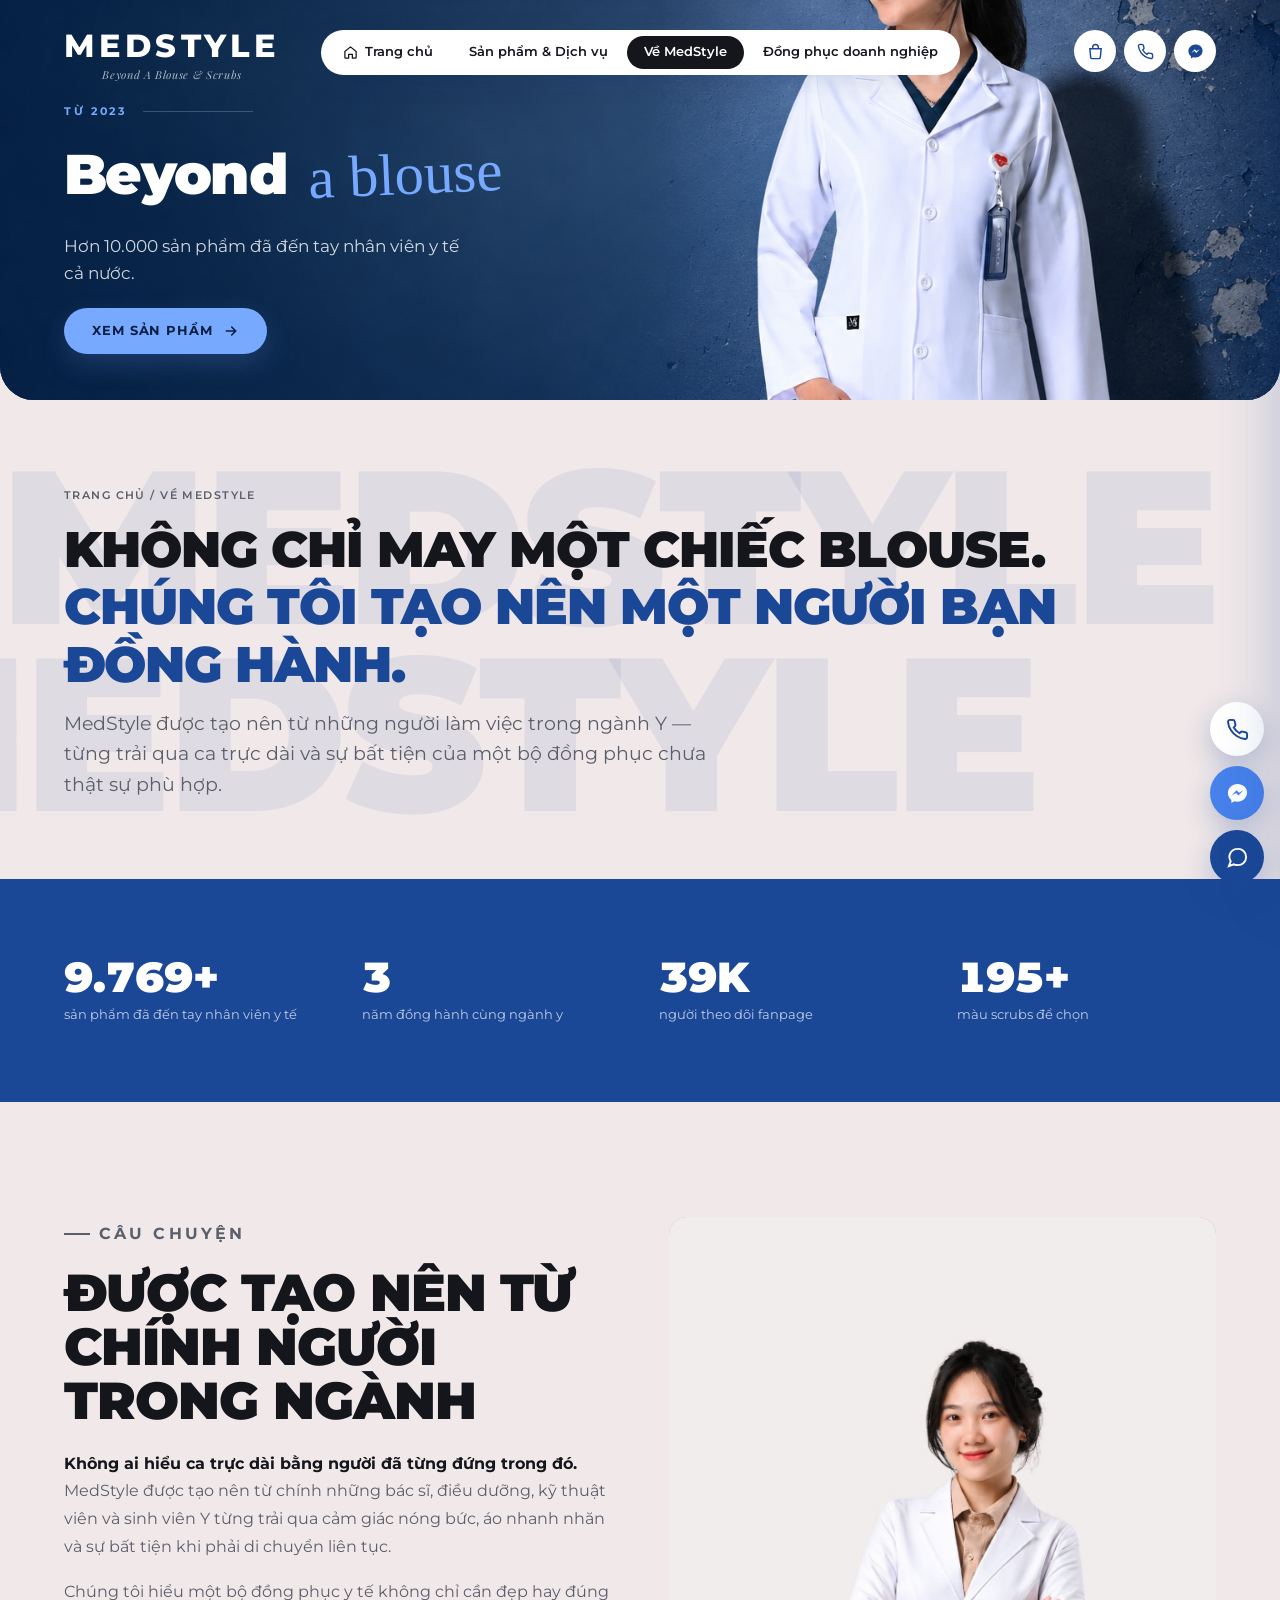
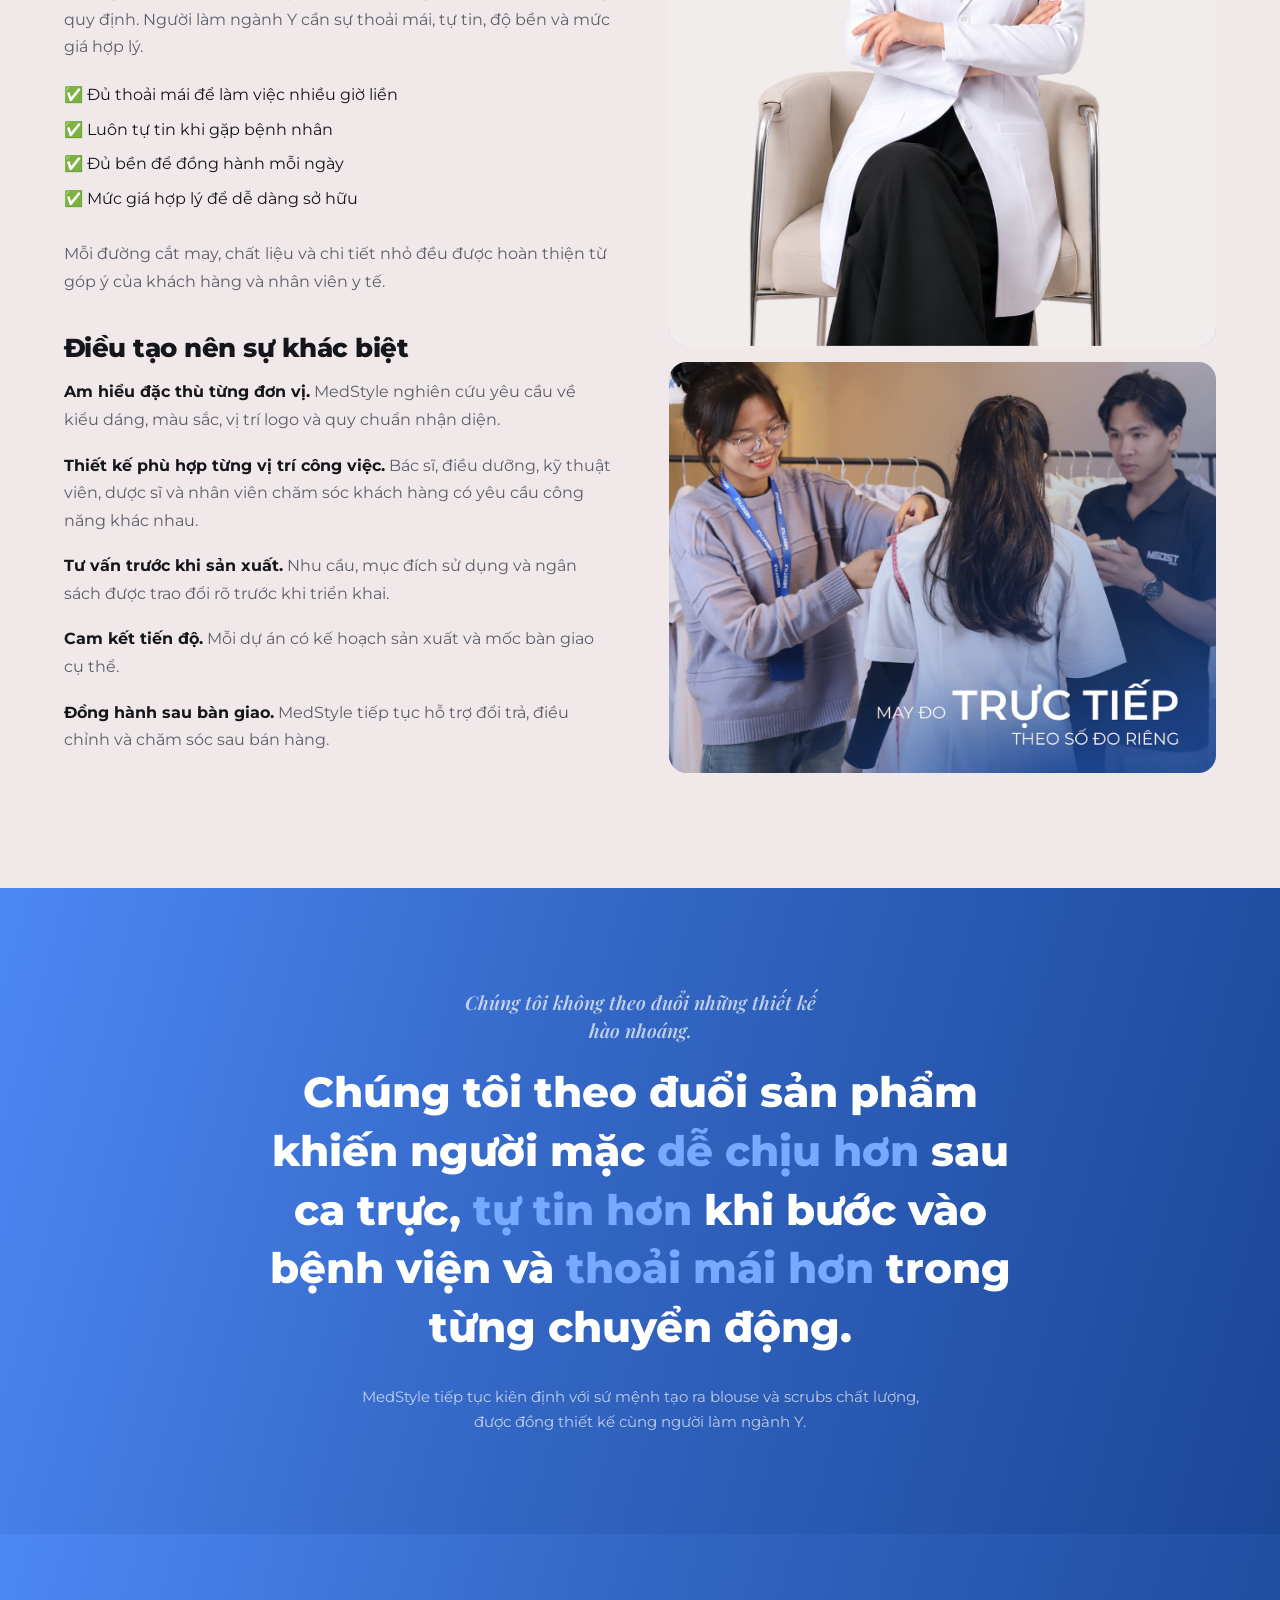
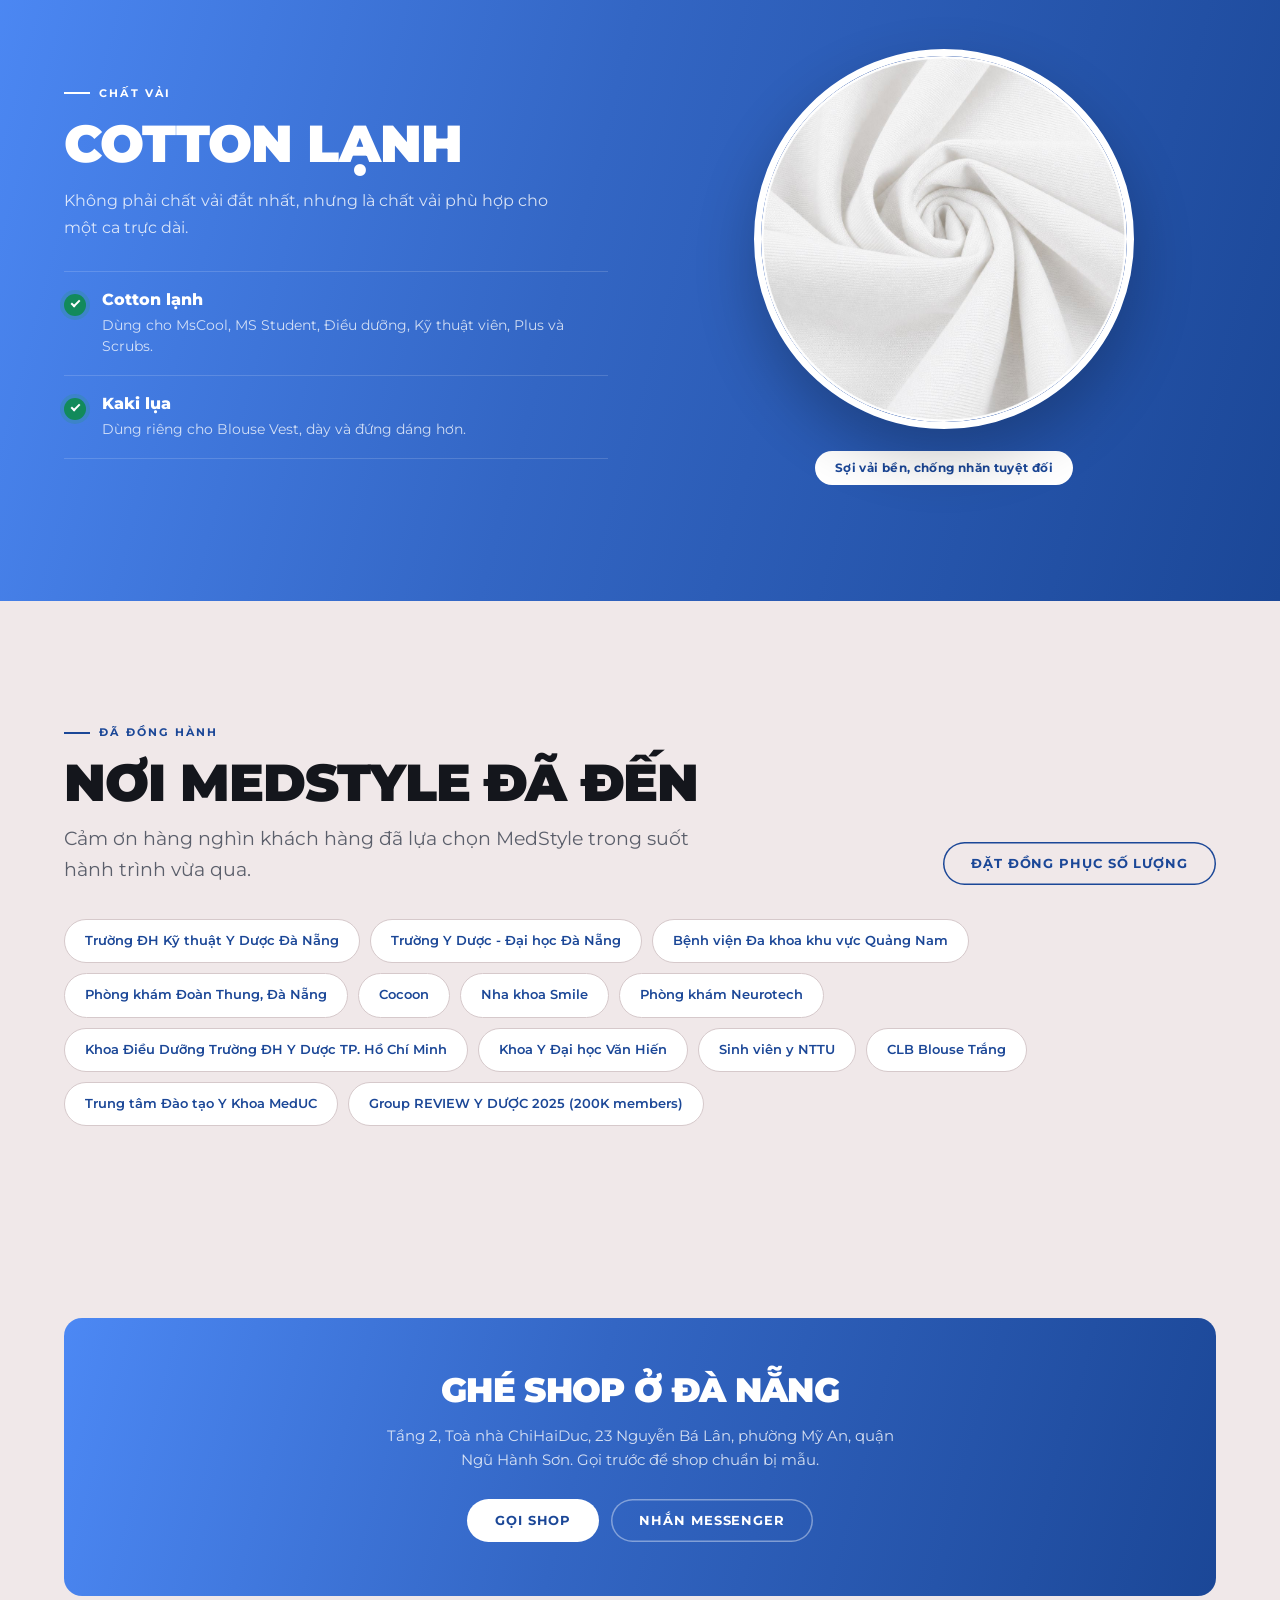
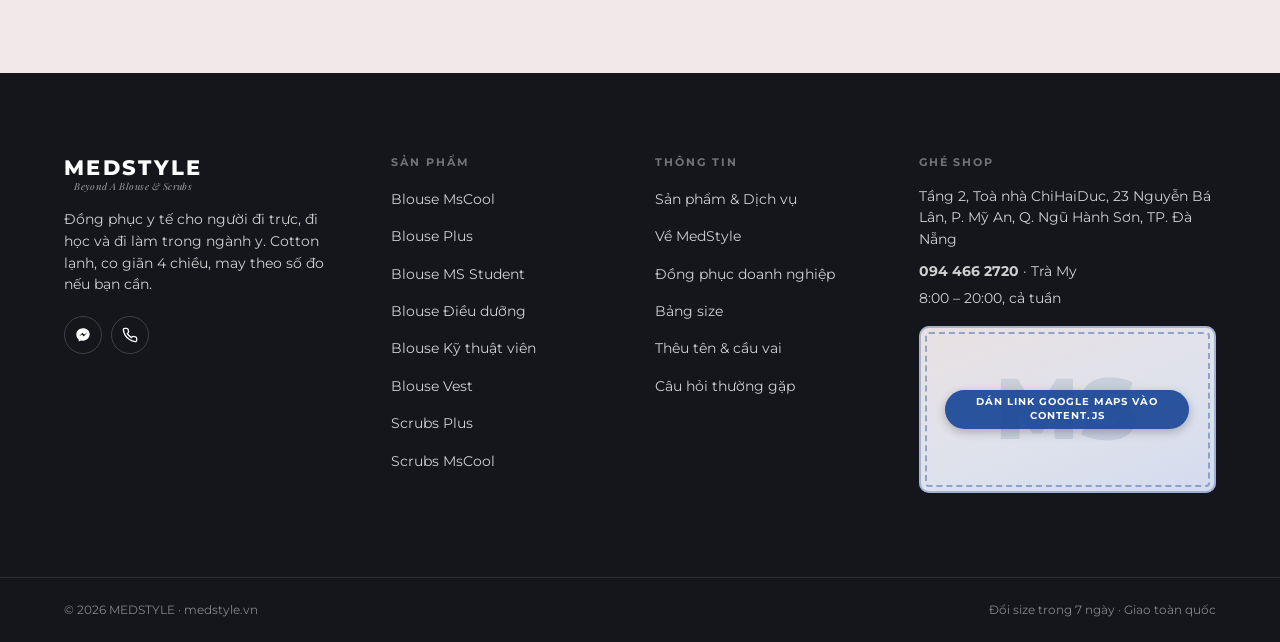
==== about.html @ 24522494 "add all file" ====
<!DOCTYPE html>
<html lang="vi">
<head>
  <meta charset="utf-8"><meta name="viewport" content="width=device-width,initial-scale=1">
  <title>Về MedStyle</title>
  <meta name="description" content="Câu chuyện, chất liệu và triết lý thiết kế đồng phục y tế MedStyle.">
  <meta name="theme-color" content="#1B4797">
  <link rel="preconnect" href="https://fonts.googleapis.com"><link rel="preconnect" href="https://fonts.gstatic.com" crossorigin>
  <link href="https://fonts.googleapis.com/css2?family=Montserrat:ital,wght@0,400;0,500;0,600;0,700;0,800;0,900;1,500&family=Playfair+Display:ital@1&display=swap" rel="stylesheet">
  <link rel="stylesheet" href="assets/css/base.css"><link rel="stylesheet" href="assets/css/components.css"><link rel="stylesheet" href="assets/css/sections.css">
  <script defer src="assets/js/content.js"></script>
  <script defer src="assets/js/core.js"></script>
  <script defer src="assets/js/render.js"></script>
  <script defer src="assets/js/saved.js"></script>
  <script defer src="assets/js/bot.js"></script>
  <script defer src="assets/js/app.js"></script>
</head>
<body>
  <div id="site-header"></div>
  <main>
    <div data-hero="about"></div>
    <section class="phead">
      <div class="ghost" aria-hidden="true">
        <span>MEDSTYLE</span>
        <span>MEDSTYLE</span>
      </div>
      <div class="wrap phead__in">
        <p class="crumb">
          <a href="index.html">Trang chủ</a> / Về MedStyle
        </p>
        <h1 class="h-xl">Không chỉ may một chiếc blouse. 
          <span class="txt-blue">Chúng tôi tạo nên một người bạn đồng hành.</span>
        </h1><p class="lede">MedStyle được tạo nên từ những người làm việc trong ngành Y — từng trải qua ca trực dài và sự bất tiện của một bộ đồng phục chưa thật sự phù hợp.</p>
      </div>
    </section>

    <section class="trust pad-s">
      <div class="wrap trust__grid" data-ms="stats">
      </div>
    </section>

    <section class="pad">
      <div class="wrap two two--top">
        <div class="prose rv">
          <p class="eyebrow">Câu chuyện</p>
          <h2 class="h-l" style="margin-bottom:22px">Được tạo nên từ chính người trong ngành</h2>
          <p><strong>Không ai hiểu ca trực dài bằng người đã từng đứng trong đó.</strong> MedStyle được tạo nên từ chính những bác sĩ, điều dưỡng, kỹ thuật viên và sinh viên Y từng trải qua cảm giác nóng bức, áo nhanh nhăn và sự bất tiện khi phải di chuyển liên tục.</p>
          <p>Chúng tôi hiểu một bộ đồng phục y tế không chỉ cần đẹp hay đúng quy định. Người làm ngành Y cần sự thoải mái, tự tin, độ bền và mức giá hợp lý.</p>
          <ul class="checklist">
            <li>✅ Đủ thoải mái để làm việc nhiều giờ liền</li>
            <li>✅ Luôn tự tin khi gặp bệnh nhân</li>
            <li>✅ Đủ bền để đồng hành mỗi ngày</li>
            <li>✅ Mức giá hợp lý để dễ dàng sở hữu</li>
          </ul>
          <p style="margin-top:28px">Mỗi đường cắt may, chất liệu và chi tiết nhỏ đều được hoàn thiện từ góp ý của khách hàng và nhân viên y tế.</p>
          <h3>Điều tạo nên sự khác biệt</h3>
          <p><strong>Am hiểu đặc thù từng đơn vị.</strong> MedStyle nghiên cứu yêu cầu về kiểu dáng, màu sắc, vị trí logo và quy chuẩn nhận diện.</p>
          <p><strong>Thiết kế phù hợp từng vị trí công việc.</strong> Bác sĩ, điều dưỡng, kỹ thuật viên, dược sĩ và nhân viên chăm sóc khách hàng có yêu cầu công năng khác nhau.</p>
          <p><strong>Tư vấn trước khi sản xuất.</strong> Nhu cầu, mục đích sử dụng và ngân sách được trao đổi rõ trước khi triển khai.</p>
          <p><strong>Cam kết tiến độ.</strong> Mỗi dự án có kế hoạch sản xuất và mốc bàn giao cụ thể.</p>
          <p><strong>Đồng hành sau bàn giao.</strong> MedStyle tiếp tục hỗ trợ đổi trả, điều chỉnh và chăm sóc sau bán hàng.</p>
        </div>
        <div class="rv">
          <figure class="ph" style="--ar:3/4" data-label="about-shop.jpg · cửa hàng hoặc đội ngũ">
            <img src="assets/img/about-shop.jpg" alt="Cửa hàng MedStyle" loading="lazy" onerror="this.remove()">
          </figure>
          <figure class="ph" style="--ar:4/3;margin-top:16px" data-label="about-detail.jpg · cận cảnh đường may">
            <img src="assets/img/about-detail.jpg" alt="Cận cảnh đường may" loading="lazy" onerror="this.remove()">
          </figure>
        </div>
      </div>
    </section>

    <section class="statement">
      <div class="wrap">
        <p class="statement__x">Chúng tôi không theo đuổi những thiết kế hào nhoáng.</p>
        <p class="statement__y">Chúng tôi theo đuổi sản phẩm khiến người mặc <em>dễ chịu hơn</em> sau ca trực, <em>tự tin hơn</em> khi bước vào bệnh viện và <em>thoải mái hơn</em> trong từng chuyển động.</p>
        <p class="statement__sub">MedStyle tiếp tục kiên định với sứ mệnh tạo ra blouse và scrubs chất lượng, được đồng thiết kế cùng người làm ngành Y.</p>
      </div>
    </section>

    <section class="fabric pad">
      <div class="wrap fabric__grid">
        <div class="rv">
          <p class="eyebrow">Chất vải</p>
          <h2 class="h-l">Cotton lạnh</h2>
          <p style="color:#ffffffcc;font-size:16px;line-height:1.7;max-width:44ch;margin:16px 0 0">Không phải chất vải đắt nhất, nhưng là chất vải phù hợp cho một ca trực dài.</p>
          <ul class="fabric__list">
            <li>
              <div>
                <b>Cotton lạnh</b>
                <p>Dùng cho MsCool, MS Student, Điều dưỡng, Kỹ thuật viên, Plus và Scrubs.</p>
              </div>
            </li>
            <li>
              <div>
                <b>Kaki lụa</b>
                <p>Dùng riêng cho Blouse Vest, dày và đứng dáng hơn.</p>
              </div>
            </li>
          </ul>
        </div>
        <div class="zoom rv">
          <div class="zoom__circle">
            <figure class="ph" data-label="fabric-zoom.jpg">
              <img src="assets/img/fabric-zoom.jpg" alt="Cận cảnh vải cotton lạnh" loading="lazy" onerror="this.remove()">
            </figure>
          </div>
          <span class="zoom__cap">Sợi vải bền, chống nhăn tuyệt đối</span>
        </div>
      </div>
    </section>

    <section class="pad"><div class="wrap"><div class="sec-head rv"><div><p class="eyebrow">Đã đồng hành</p><h2 class="h-l">Nơi MedStyle đã đến</h2><p class="lede">Cảm ơn hàng nghìn khách hàng đã lựa chọn MedStyle trong suốt hành trình vừa qua.</p></div><a class="btn btn--ghost" href="b2b.html">Đặt đồng phục số lượng</a></div><ul class="partners rv" data-ms="partners"></ul></div></section>

    <section class="pad-s"><div class="wrap"><div class="callout rv"><h3>Ghé shop ở Đà Nẵng</h3><p>Tầng 2, Toà nhà ChiHaiDuc, 23 Nguyễn Bá Lân, phường Mỹ An, quận Ngũ Hành Sơn. Gọi trước để shop chuẩn bị mẫu.</p><div style="display:flex;gap:12px;justify-content:center;flex-wrap:wrap"><a class="btn btn--onblue" id="aCall" href="#">Gọi shop</a><a class="btn btn--ghost" id="aMess" href="#" style="box-shadow:inset 0 0 0 1.5px #ffffff66;color:#fff">Nhắn Messenger</a></div></div></div></section>
  </main>
  <div id="site-footer"></div>
</body>
</html>
---- assets/css/base.css ----
:root{
  --navy:#1B4797;
  --navy-deep:#123273;
  --blue:#3366C4;
  --blue-bright:#4781EA;
  --blue-lift:#4C88F4;
  --paper:#F0E8E9;
  --paper-deep:#E5DADB;
  --white:#FFF;
  --ink:#14161C;
  --ink-soft:#5B5F6B;
  --line:#D6C9CB;
  --dk:#0C1F42;
  --dk-2:#122E5C;
  --dk-3:#1B4797;
  --lift:#76A9FF;
  --sale:#D92339;
  --sale-soft:#FDECEE;
  --ok:#128A5B;
  --amber:#C79A16;
  --wedge:linear-gradient(105deg,var(--blue-lift) 0%,var(--blue) 45%,var(--navy) 100%);
  --display:"Montserrat",system-ui,sans-serif;
  --body:"Montserrat",system-ui,sans-serif;
  --serif:"Playfair Display",Georgia,serif;
  --script:"Pacifico","Dancing Script",cursive;
  --gut:clamp(20px,5vw,64px);
  --max:1320px;
  --r:18px;
  --r-s:10px;
  --ease:cubic-bezier(.22,.61,.36,1)
}
*,*::before,*::after{box-sizing:border-box}
html{scroll-behavior:smooth;-webkit-text-size-adjust:100%}
body{margin:0;background:var(--paper);color:var(--ink);font:400 16px/1.65 var(--body);overflow-x:hidden}
img{max-width:100%;display:block}a{color:inherit;text-decoration:none}button{font:inherit;cursor:pointer}
:focus-visible{outline:3px solid var(--navy);outline-offset:3px;border-radius:4px}
@media(prefers-reduced-motion:reduce){*{animation:none!important;transition:none!important;scroll-behavior:auto!important}}
.wrap{width:100%;max-width:var(--max);margin-inline:auto;padding-inline:var(--gut)}
section{position:relative}.pad{padding-block:clamp(64px,9vw,130px)}.pad-s{padding-block:clamp(44px,6vw,84px)}
.eyebrow{display:inline-flex;align-items:center;gap:9px;font:700 11px/1 var(--body);letter-spacing:.2em;text-transform:uppercase;color:var(--navy);margin:0 0 18px}
.eyebrow::before{content:"";width:26px;height:2px;background:currentColor}
h1,h2,h3,h4{margin:0;font-family:var(--display);letter-spacing:-.02em;color:var(--ink)}
.h-xl{font-weight:900;font-size:clamp(30px,4.2vw,50px);line-height:1.15;text-transform:uppercase}
.h-l{font-weight:900;font-size:clamp(28px,4.2vw,52px);line-height:1.04;text-transform:uppercase}
.h-m{font-weight:800;font-size:clamp(21px,2.5vw,30px);line-height:1.16}.h-s{font-weight:700;font-size:17px;line-height:1.3}
.lede{font-size:clamp(16px,1.5vw,19px);line-height:1.6;color:var(--ink-soft);max-width:52ch}.txt-blue{color:var(--navy)}
.two{display:grid;grid-template-columns:1fr 1fr;gap:clamp(26px,4.5vw,64px);align-items:center}.two--top{align-items:start}
.prose p{font-size:15.5px;line-height:1.78;color:var(--ink-soft);margin:0 0 18px;max-width:62ch}.prose p strong{color:var(--ink)}
.prose h3{font:800 clamp(19px,2.2vw,26px)/1.2 var(--display);margin:38px 0 14px}
.rv{opacity:0;transform:translateY(22px);transition:opacity .7s var(--ease),transform .7s var(--ease)}.rv.is-in{opacity:1;transform:none}
.ph{position:relative;margin:0;overflow:hidden;aspect-ratio:var(--ar,4/5);border-radius:var(--r);background:linear-gradient(160deg,#E9E1E2 0%,#DFE2EC 55%,#D4DBEE 100%);display:grid;place-items:center;box-shadow:inset 0 0 0 2px #1B47974d;outline:2px dashed #1B479766;outline-offset:-8px}
.ph::before{content:"MS";position:absolute;inset:0;display:grid;place-items:center;font:900 clamp(46px,7vw,86px)/1 var(--display);letter-spacing:.02em;color:#1B47791f;pointer-events:none}
.ph::after{content:attr(data-label);position:relative;z-index:1;font:700 9.5px/1.5 var(--body);letter-spacing:.1em;text-transform:uppercase;color:#fff;background:#1B4797;opacity:.92;padding:5px 12px;border-radius:100px;text-align:center;max-width:82%;box-shadow:0 3px 10px #0004}
.ph>img{position:absolute;inset:0;z-index:2;width:100%;height:100%;object-fit:cover}.ph--bare{border-radius:0}
.ghost{position:absolute;inset:0;overflow:hidden;pointer-events:none;user-select:none;z-index:0;display:flex;flex-direction:column;justify-content:center}
.ghost span{font:900 clamp(90px,17vw,260px)/.86 var(--display);letter-spacing:-.02em;white-space:nowrap;color:#1B479714}
.ghost span:nth-child(2){transform:translateX(-14%)}.ghost span:nth-child(3){transform:translateX(6%)}
.btn{display:inline-flex;align-items:center;gap:10px;padding:15px 28px;border:0;border-radius:100px;font:700 13px/1 var(--body);letter-spacing:.07em;text-transform:uppercase;white-space:nowrap;transition:transform .25s var(--ease),box-shadow .25s var(--ease),background .25s var(--ease)}
.btn svg{width:16px;height:16px;flex:none}.btn--pri{background:var(--navy);color:#fff;box-shadow:0 8px 22px #1b479733}.btn--pri:hover{background:var(--navy-deep);transform:translateY(-3px);box-shadow:0 14px 30px #1b479740}
.btn--ghost{background:transparent;color:var(--navy);box-shadow:inset 0 0 0 1.5px var(--navy)}.btn--ghost:hover{background:var(--navy);color:#fff;transform:translateY(-3px)}
.btn--onblue{background:#fff;color:var(--navy)}.btn--onblue:hover{transform:translateY(-3px);box-shadow:0 14px 30px #0003}
.btn--sale{background:var(--sale);color:#fff;box-shadow:0 10px 26px #D9233940}.btn--sale:hover{background:#B81C2F;transform:translateY(-3px);box-shadow:0 14px 32px #D9233955}
.todo{background:#FFF4CC;border:1.5px dashed #C79A16;color:#6D5307;border-radius:var(--r-s);padding:15px 20px;margin-bottom:26px;font:600 13px/1.55 var(--body)}
.checklist{list-style:none;margin:22px 0 0;padding:0;display:flex;flex-direction:column;gap:10px}.checklist li{font-size:15.5px;line-height:1.6;color:var(--ink)}
.checklist--wide li{max-width:64ch}.taglist{list-style:none;margin:16px 0 0;padding:0}.taglist li{position:relative;padding-left:20px;margin-bottom:8px;font-size:15.5px;line-height:1.6;color:var(--ink)}.taglist li::before{content:"";position:absolute;left:2px;top:9px;width:6px;height:6px;border-radius:50%;background:var(--navy)}
.taglist--2col{display:grid;grid-template-columns:1fr 1fr;column-gap:28px}
@media(max-width:860px){.two{grid-template-columns:1fr}}@media(max-width:640px){.taglist--2col{grid-template-columns:1fr}}@media(max-width:520px){.btn{padding:14px 20px;font-size:12px}}
---- assets/css/components.css ----
/* Header / navigation */
.topbar{position:fixed;top:clamp(22px,2.4vw,30px);left:0;right:0;z-index:60;background:transparent;border:0}
.topbar__in{max-width:var(--max);margin-inline:auto;padding:0 var(--gut);display:flex;align-items:center;justify-content:center;gap:14px;position:relative}
.navpill{display:flex;align-items:center;gap:2px;background:#fff;border-radius:100px;padding:5px;box-shadow:0 6px 26px #0b25591f}
.navpill a{display:inline-flex;align-items:center;gap:7px;padding:10px 17px;border-radius:100px;font:600 12.5px/1 var(--body);white-space:nowrap;transition:.25s var(--ease)}
.navpill a:hover{background:var(--paper)}.navpill a[aria-current=page]{background:var(--ink);color:#fff}.navpill svg{width:15px;height:15px}
.nav{display:none}.topbar__act{position:absolute;right:var(--gut);top:0;display:flex;align-items:center;gap:8px}
.icobtn{position:relative;width:42px;height:42px;border-radius:50%;border:0;background:#fff;color:var(--navy);display:grid;place-items:center;box-shadow:0 6px 20px #0b25591f;transition:.25s var(--ease)}
.icobtn:hover{transform:translateY(-2px)}.icobtn svg{width:17px;height:17px}.icobtn i{position:absolute;top:-3px;right:-3px;font-style:normal;min-width:19px;height:19px;padding:0 5px;border-radius:100px;background:var(--sale);color:#fff;display:grid;place-items:center;font:800 10.5px/1 var(--display);box-shadow:0 0 0 2px var(--paper)}
.icobtn i:empty,.icobtn i[data-n="0"]{display:none}.burger{display:none;width:42px;height:42px;border:0;background:#fff;color:var(--navy);border-radius:50%;box-shadow:0 6px 20px #0b25591f}.burger svg{width:24px;height:24px}
.logo{display:inline-flex;flex-direction:column;align-items:center;line-height:1}.logo b{font:800 21px/1 var(--display);letter-spacing:.11em;color:var(--navy)}.logo i{font:italic 400 9.5px/1 var(--serif);letter-spacing:.05em;color:var(--navy);opacity:.78;margin-top:4px}
@media(max-width:1080px){.topbar__in{justify-content:flex-end}.navpill{display:none}.burger{display:grid;place-items:center}.nav{display:flex;position:fixed;inset:78px 12px auto;border-radius:18px;flex-direction:column;background:#fff;transform:translateY(-130%);padding:10px;box-shadow:0 24px 50px #0b255926;transition:transform .35s var(--ease)}.nav.is-open{transform:none}.nav a{padding:14px 18px;border-radius:12px;font:600 14px/1 var(--body)}.nav a[aria-current=page]{background:var(--ink);color:#fff}}

/* Hero */
.hero{position:relative;overflow:hidden;background:var(--dk);padding-top:clamp(22px,2.4vw,30px);padding-bottom:clamp(24px,3vw,38px);border-radius:0 0 clamp(20px,3vw,34px) clamp(20px,3vw,34px)}
.hero__bg{position:absolute;inset:0;z-index:0}.hero__img{position:absolute;inset:0;opacity:0;transition:opacity 1s var(--ease)}.hero__img.is-on{opacity:1}.hero__img .ph{position:absolute;inset:0;aspect-ratio:auto;width:100%;height:100%;border-radius:0;background:repeating-linear-gradient(45deg,#1A3765 0 16px,#16305A 16px 32px);box-shadow:inset 0 0 0 2px #76A9FF4d}.hero__img .ph::before{color:#76A9FF1f}.hero__img .ph::after{color:#B9D3FF;opacity:1;font-size:11.5px;letter-spacing:.13em;background:#0A1A38b3;padding:9px 16px}
.hero-img-desktop,.hero-img-mobile{object-position:center}.hero-img-mobile{display:none}.hero__in{position:relative;z-index:3;max-width:var(--max);margin-inline:auto;padding-inline:var(--gut)}
.hero__logo{display:inline-flex;flex-direction:column;align-items:center;line-height:1;margin-bottom:clamp(16px,2.4vw,26px)}.hero__logo b{font:800 clamp(22px,2.5vw,32px)/1 var(--display);letter-spacing:.13em;color:#fff}.hero__logo i{font:italic 400 clamp(9px,1vw,11px)/1 var(--serif);letter-spacing:.06em;color:#ffffffab;margin-top:7px}
.hero__slides{position:relative;min-height:clamp(210px,20vw,270px)}.hero__slide{position:absolute;inset:0;opacity:0;visibility:hidden;transition:opacity .7s var(--ease),visibility .7s}.hero__slide.is-on{opacity:1;visibility:visible;position:relative}
.hs{display:grid}.hs__copy{max-width:min(52ch,56%)}.hs__eye{display:flex;align-items:center;gap:16px;margin:0 0 14px;font:700 11px/1 var(--body);letter-spacing:.24em;text-transform:uppercase;color:var(--lift)}.hs__eye::after{content:"";flex:1;max-width:110px;height:1px;background:#ffffff33}.hs h2{color:#fff;margin:0 0 14px;font:900 clamp(30px,4.4vw,56px)/1.02 var(--display);letter-spacing:-.03em;text-wrap:balance}.hs h2 em{display:inline-block;font-style:normal;color:var(--lift);font-family:var(--script);font-weight:400;font-size:1.05em;line-height:1.5;letter-spacing:0;transform:rotate(-2.5deg);margin-left:.12em;position:relative}.hs__sub{color:#ffffffcf;font-size:clamp(14px,1.45vw,16.5px);line-height:1.6;max-width:38ch;margin:0 0 22px}.hs__cta{display:flex;align-items:center;gap:18px;flex-wrap:wrap}.btn--lift{background:var(--lift);color:var(--dk);box-shadow:0 10px 26px #76a9ff2e}.btn--lift:hover{background:#fff;transform:translateY(-3px)}
.hs__play{display:flex;align-items:center;gap:12px;color:#fff}.hs__play[hidden]{display:none}.hs__play span{width:44px;height:44px;border-radius:50%;background:#fff;color:var(--dk);display:grid;place-items:center}.hs__play svg{width:14px;height:14px}.hs__play b{display:block;font:700 12.5px/1.3 var(--display)}.hs__play small{color:#ffffff8c;font-size:11px}
.hero__arrow{position:absolute;top:50%;transform:translateY(-50%);z-index:6;width:56px;height:56px;border-radius:50%;border:0;background:#ffffff22;color:#fff;display:grid;place-items:center;backdrop-filter:blur(10px);box-shadow:0 4px 18px #0b25592e,inset 0 0 0 1px #ffffff33;transition:.28s var(--ease)}.hero__arrow svg{width:22px;height:22px}.hero__arrow--prev{left:clamp(12px,2.4vw,28px)}.hero__arrow--next{right:clamp(12px,2.4vw,28px)}.hero__arrow:hover{background:#fff;color:var(--dk);transform:translateY(-50%) scale(1.09)}
.hero__dots{display:flex;align-items:center;gap:8px;margin-top:18px}.hero__dots button{width:8px;height:8px;border-radius:100px;border:0;background:#ffffff55;padding:0;transition:.3s var(--ease)}.hero__dots button.is-on{width:28px;background:#fff}.hero__bar{position:absolute;z-index:6;left:0;right:0;bottom:0;height:3px;background:#ffffff1f;overflow:hidden}.hero__bar i{display:block;height:100%;width:0;background:var(--lift)}.hero.is-run .hero__bar i{animation:heroBar 5s linear}@keyframes heroBar{to{width:100%}}
.hero__cats{position:relative;z-index:3;margin-top:clamp(22px,3vw,36px)}.hero__cats .cathead h2{color:#fff}.hero__cats .cathead .rule{background:#ffffff2e}.hero__cats .cathead a{color:#fff;border-bottom-color:#ffffff6b}
@media(max-width:960px){.hero{padding-top:clamp(74px,14vw,88px)}.hero-img-desktop{display:none}.hero-img-mobile{display:block}.hs__copy{max-width:100%}.hero__slides{min-height:0}.hero__arrow{display:none}.hero__dots{margin-top:14px}.hero__cats{margin-top:20px}}

/* Category cards and product cards */
.cathead{display:flex;align-items:center;gap:22px;margin-bottom:26px}.cathead h2{font:900 clamp(21px,2.6vw,30px)/1 var(--display);white-space:nowrap}.cathead .rule{flex:1;height:1px;background:var(--line)}.cathead a{font:700 11.5px/1 var(--body);letter-spacing:.09em;text-transform:uppercase;color:var(--navy);border-bottom:1.5px solid var(--navy);padding-bottom:3px;white-space:nowrap}
.cats{display:grid;grid-template-columns:repeat(5,1fr);gap:clamp(10px,1.4vw,18px)}.cat{position:relative;border:0;padding:0;background:none;border-radius:var(--r);overflow:hidden;aspect-ratio:3/4;transition:transform .38s var(--ease),box-shadow .38s var(--ease)}.cat .ph{width:100%;height:100%}.cat::after{content:"";position:absolute;inset:0;z-index:2;background:linear-gradient(transparent 38%,#0C1F42f0)}.cat__cap{position:absolute;z-index:4;inset:auto 0 0;padding:13px;text-align:left}.cat__cap b{display:block;color:#fff;font:800 14px/1.2 var(--display)}.cat__cap small{display:block;color:#ffffff9e;font-size:10.5px;margin-top:4px;line-height:1.35}.cat__cap u{display:inline-flex;align-items:center;gap:6px;margin-top:8px;text-decoration:none;color:#fff;font:700 10.5px/1 var(--body);letter-spacing:.11em;text-transform:uppercase}.cat__cap svg{width:13px;height:13px}.cat:hover,.cat.is-on{transform:translateY(-9px);box-shadow:0 20px 40px #0b255959}.cat.is-on{box-shadow:0 0 0 2.5px var(--lift),0 20px 40px #0b255959}
.sec-head{display:flex;align-items:flex-end;justify-content:space-between;gap:30px;flex-wrap:wrap;margin-bottom:34px}.sec-head .lede{margin:14px 0 0}.grid-p{display:grid;grid-template-columns:repeat(4,1fr);gap:clamp(14px,2vw,26px)}
.card{position:relative;display:flex;flex-direction:column;cursor:pointer}.card__media{position:relative;overflow:hidden;border-radius:var(--r)}.card__badge{position:absolute;top:12px;left:12px;z-index:9;background:var(--navy);color:#fff;padding:7px 13px;border-radius:100px;font:700 10px/1 var(--body);letter-spacing:.11em;text-transform:uppercase}.card__badge--sale{background:var(--sale)}.card__over{position:absolute;inset:auto 0 0;z-index:6;padding:34px 15px 14px;background:linear-gradient(transparent,#1B4797f2);opacity:0;transform:translateY(12px);transition:.35s var(--ease)}.card:hover .card__over,.card:focus-within .card__over{opacity:1;transform:none}.card__over p{margin:0 0 10px;color:#fff;font-size:12.5px;line-height:1.5}.card__go{display:inline-flex;align-items:center;gap:8px;color:#fff;font:700 11px/1 var(--body);letter-spacing:.1em;text-transform:uppercase;border-bottom:1.5px solid #ffffff66;padding-bottom:4px}.card__go svg{width:15px;height:15px}.card__hit{position:absolute;inset:0;z-index:7}.card__body{padding:16px 2px 0}.card__kind{font:600 10px/1 var(--body);letter-spacing:.16em;text-transform:uppercase;color:var(--blue)}.card__name{margin:9px 0 6px;font:800 17px/1.2 var(--display)}.card__claim{margin:0 0 11px;font-size:12.5px;line-height:1.5;color:var(--ink-soft)}.card__price{display:flex;align-items:baseline;gap:9px;flex-wrap:wrap}.card__price b{font:800 18px/1 var(--display);color:var(--navy)}.card__price s{font-size:13px;color:#A09496}.card__price i{font-style:normal;background:var(--sale-soft);color:var(--sale);padding:5px 8px;border-radius:6px;font:800 10.5px/1 var(--display)}
.shots{position:relative;overflow:hidden;border-radius:var(--r)}.shots__f{position:absolute;inset:0;opacity:0;transition:opacity .6s var(--ease)}.shots__f:first-child{position:relative}.shots__f.is-on{opacity:1;z-index:2}.shots__f .ph{height:100%}.shots__dots{position:absolute;z-index:6;inset:auto 0 10px;display:flex;gap:5px;justify-content:center}.shots__dots i{width:16px;height:3px;border-radius:3px;background:#ffffff70}.shots__dots i.is-on{background:#fff}.gpill{position:absolute;z-index:8;top:12px;right:12px;display:flex;background:#fff;border-radius:100px;padding:3px;box-shadow:0 4px 14px #0b25592e}.gpill button{border:0;background:transparent;border-radius:100px;padding:6px 13px;font:700 10.5px/1 var(--body);color:var(--ink-soft)}.gpill button.is-on{background:var(--navy);color:#fff}
@media(max-width:1080px){.grid-p{grid-template-columns:repeat(3,1fr)}}@media(max-width:820px){.grid-p{grid-template-columns:repeat(2,1fr)}}@media(max-width:640px){.cats{gap:8px}.cathead{gap:14px}.cathead .rule{display:none}}@media(max-width:460px){.grid-p{grid-template-columns:1fr}}

/* Footer */
.foot{background:var(--ink);color:#fff}.foot__grid{display:grid;grid-template-columns:1.3fr 1fr 1fr 1.4fr;gap:clamp(26px,4vw,54px);padding-block:clamp(50px,7vw,84px)}.foot h4{font:700 11px/1 var(--body);letter-spacing:.18em;text-transform:uppercase;color:#ffffff66;margin-bottom:18px}.foot ul{list-style:none;margin:0;padding:0;display:grid;gap:11px}.foot a,.foot p{font-size:13.5px;line-height:1.6;color:#ffffffcc;margin:0}.foot a:hover{color:#fff}.foot .logo b{color:#fff}.foot .logo i{color:#fff;opacity:.6}.foot__map{border-radius:var(--r-s);overflow:hidden;border:1px solid #ffffff1f}.foot__map iframe{width:100%;height:190px;border:0;display:block}.foot__soc{display:flex;gap:9px;margin-top:20px}.foot__soc a{width:38px;height:38px;border-radius:50%;border:1px solid #ffffff2e;display:grid;place-items:center;color:#fff}.foot__soc svg{width:16px;height:16px}.foot__base{border-top:1px solid #ffffff1a;padding-block:22px;display:flex;justify-content:space-between;gap:16px;flex-wrap:wrap;font-size:12px;color:#ffffff7a}
@media(max-width:900px){.foot__grid{grid-template-columns:1fr 1fr}}@media(max-width:560px){.foot__grid{grid-template-columns:1fr}}

/* Dock, bot, saved panel, lightbox */
.dock{position:fixed;right:16px;bottom:16px;z-index:80;display:flex;flex-direction:column-reverse;gap:10px;align-items:flex-end}.dock__btn{width:54px;height:54px;border-radius:50%;border:0;background:var(--navy);color:#fff;display:grid;place-items:center;box-shadow:0 10px 28px #1b479747}.dock__btn svg{width:23px;height:23px}.dock__btn--mess{background:var(--blue-bright)}.dock__btn--call{background:#fff;color:var(--navy)}
.bot{position:fixed;right:16px;bottom:80px;z-index:81;width:min(370px,calc(100vw - 32px));max-height:min(560px,calc(100vh - 110px));background:#fff;border-radius:20px;overflow:hidden;box-shadow:0 30px 70px #1b479733,0 0 0 1px #1b479714;display:none;flex-direction:column}.bot.is-open{display:flex}.bot__top{background:var(--wedge);color:#fff;padding:16px 18px;display:flex;align-items:center;gap:12px}.bot__av{width:38px;height:38px;border-radius:50%;background:#fff;display:grid;place-items:center;color:var(--navy);font:900 13px/1 var(--display)}.bot__top b{display:block;font:800 14px/1.2 var(--display)}.bot__top span{font-size:11.5px;color:#ffffffc4}.bot__x{margin-left:auto;background:none;border:0;color:#fff;font-size:22px}.bot__log{flex:1;overflow-y:auto;padding:18px;display:flex;flex-direction:column;gap:11px;background:var(--paper)}.msg{max-width:86%;padding:11px 15px;border-radius:16px;font-size:13.8px;line-height:1.55;white-space:pre-line}.msg--bot{background:#fff;border-bottom-left-radius:5px;align-self:flex-start}.msg--me{background:var(--navy);color:#fff;border-bottom-right-radius:5px;align-self:flex-end}.msg a{color:var(--navy);font-weight:700;text-decoration:underline}.msg--me a{color:#fff}.msg--typing{display:flex;gap:5px;align-items:center;padding:15px}.msg--typing i{width:7px;height:7px;border-radius:50%;background:#B9AFB1;animation:dot 1.3s infinite}.msg--typing i:nth-child(2){animation-delay:.18s}.msg--typing i:nth-child(3){animation-delay:.36s}@keyframes dot{0%,60%,100%{transform:translateY(0);opacity:.45}30%{transform:translateY(-5px);opacity:1}}
.bot__quick{display:flex;flex-wrap:wrap;gap:6px;padding:0 18px 12px;background:var(--paper)}.bot__quick button{background:#fff;border:1px solid var(--line);color:var(--navy);padding:8px 13px;border-radius:100px;font:600 12px/1 var(--body)}.bot__form{display:flex;gap:8px;padding:12px;border-top:1px solid var(--line);background:#fff}.bot__form input{flex:1;border:1px solid var(--line);border-radius:100px;padding:11px 16px;background:var(--paper)}.bot__form button{width:40px;height:40px;border-radius:50%;border:0;background:var(--navy);color:#fff;display:grid;place-items:center}.bot__note{padding:0 18px 12px;font-size:10.5px;color:var(--ink-soft);background:var(--paper)}
.save-tab{position:fixed;right:0;top:50%;transform:translateY(-50%);z-index:78;background:var(--navy);color:#fff;border:0;padding:18px 11px;border-radius:14px 0 0 14px;display:flex;flex-direction:column;align-items:center;gap:9px;box-shadow:-4px 0 22px #1b479733}.save-tab svg{width:19px;height:19px}.save-tab span{writing-mode:vertical-rl;font:700 10.5px/1 var(--body);letter-spacing:.16em;text-transform:uppercase}.save-tab i{font-style:normal;min-width:21px;height:21px;border-radius:50%;background:var(--sale);display:grid;place-items:center;font:800 11px/1 var(--display)}.save-tab[hidden]{display:none}.save-panel{position:fixed;right:0;top:0;bottom:0;z-index:90;width:min(360px,92vw);background:var(--paper);box-shadow:-14px 0 50px #1b479733;transform:translateX(101%);transition:transform .4s var(--ease);display:flex;flex-direction:column}.save-panel.is-open{transform:none}.save-panel__top{background:var(--navy);color:#fff;padding:18px 20px;display:flex;align-items:center;gap:12px}.save-panel__top b{font:800 15px/1.2 var(--display)}.save-panel__x{margin-left:auto;background:none;border:0;color:#fff;font-size:24px}.save-panel__list{flex:1;overflow-y:auto;padding:14px}.save-panel__foot{padding:14px;border-top:1px solid var(--line);background:#fff}.save-panel__foot .btn{width:100%;justify-content:center}.sv{display:grid;grid-template-columns:58px 1fr auto auto;gap:10px;align-items:center;background:#fff;border-radius:var(--r-s);padding:10px;margin-bottom:9px}.sv .ph{border-radius:7px}.sv .ph::before{font-size:15px}.sv .ph::after{display:none}.sv b{display:block;font:800 13px/1.25 var(--display)}.sv u{display:block;text-decoration:none;margin-top:4px;font:800 13px/1 var(--display);color:var(--navy)}.sv__qty{display:flex;align-items:center;gap:8px}.sv__qty button{width:24px;height:24px;border-radius:50%;border:1px solid var(--line);background:#fff;color:var(--navy)}.sv__x{background:none;border:0;color:#A09496;font-size:19px}.save-empty{text-align:center;padding:44px 20px;color:var(--ink-soft);font-size:13.5px}.scrim{position:fixed;inset:0;z-index:89;background:#0B255966;opacity:0;visibility:hidden;transition:.35s}.scrim.is-on{opacity:1;visibility:visible}
.lightbox{position:fixed;inset:0;z-index:95;display:grid;place-items:center;padding:5vh 5vw;background:#0B255966;opacity:0;visibility:hidden;transition:.3s}.lightbox.is-on{opacity:1;visibility:visible}.lightbox img{max-width:min(90vw,620px);max-height:88vh;border-radius:var(--r);box-shadow:0 30px 70px #00000059}.lightbox__x{position:fixed;top:20px;right:20px;width:44px;height:44px;border-radius:50%;border:0;background:#ffffffe6;font-size:22px}
---- assets/css/sections.css ----
/* Tape and trust */
.tape{overflow:hidden;background:var(--navy);color:#fff;padding-block:15px;border-block:1px solid #ffffff1f}.tape__run{display:flex;width:max-content;animation:tape 34s linear infinite}.tape__run span{display:inline-flex;align-items:center;gap:26px;padding-right:26px;font:800 12.5px/1 var(--display);letter-spacing:.22em;text-transform:uppercase;white-space:nowrap}.tape__run span::after{content:"";width:6px;height:6px;border-radius:50%;background:var(--blue-lift)}@keyframes tape{to{transform:translateX(-50%)}}
.trust{background:var(--navy);color:#fff}.trust__grid{display:grid;grid-template-columns:repeat(4,1fr);gap:clamp(16px,3vw,40px)}.trust b{display:block;font:900 clamp(26px,3.4vw,42px)/1 var(--display);font-variant-numeric:tabular-nums}.trust p{margin:8px 0 0;font-size:12.5px;line-height:1.5;color:#ffffffb8}
@media(max-width:700px){.trust__grid{grid-template-columns:1fr 1fr;gap:26px 18px}}

/* Fabric */
.fabric{background:var(--wedge);color:#fff;overflow:hidden}.fabric__grid{display:grid;grid-template-columns:1fr 1fr;gap:clamp(28px,5vw,70px);align-items:center}.fabric .eyebrow,.fabric h2{color:#fff}.fabric__list{list-style:none;margin:30px 0 0;padding:0;display:grid}.fabric__list li{position:relative;padding:18px 0 18px 38px;border-top:1px solid #ffffff26}.fabric__list li:last-child{border-bottom:1px solid #ffffff26}.fabric__list li::before{content:"";position:absolute;left:0;top:22px;width:22px;height:22px;border-radius:50%;background:var(--ok);box-shadow:0 0 0 4px #16a34a2e}.fabric__list li::after{content:"";position:absolute;left:6.5px;top:28px;width:9px;height:5px;border-left:2.2px solid #fff;border-bottom:2.2px solid #fff;transform:rotate(-45deg)}.fabric__list b{display:block;font:800 16px/1.3 var(--display);margin-bottom:4px}.fabric__list p{margin:0;font-size:13.5px;line-height:1.55;color:#ffffffc4}.zoom{position:relative;display:flex;flex-direction:column;align-items:center}.zoom__circle{width:min(78%,380px);aspect-ratio:1;border-radius:50%;overflow:hidden;border:7px solid #fff;box-shadow:0 26px 60px #0000003d}.zoom__circle .ph{height:100%;border-radius:50%}.zoom__circle.is-in{animation:swirl 1.8s cubic-bezier(.16,1,.3,1) both}@keyframes swirl{to{transform:rotate(360deg)}}.zoom__cap{display:inline-block;margin-top:22px;background:#fff;color:var(--navy);padding:11px 20px;border-radius:100px;font:700 12px/1 var(--body)}
@media(max-width:900px){.fabric__grid{grid-template-columns:1fr}.zoom__circle{width:min(70%,300px)}}

/* Custom */
.cst{display:grid;grid-template-columns:1fr 1.05fr;gap:clamp(26px,4vw,56px);align-items:start}.cst__stage{position:relative;border-radius:var(--r);overflow:hidden;background:var(--paper-deep);aspect-ratio:4/5}.cst__base{position:absolute;inset:0;z-index:1;--zoom:1.7;transform:scale(1);transform-origin:50% 50%;transition:transform .6s var(--ease),transform-origin .6s var(--ease)}.cst__base .ph,.cst__layer .ph{position:absolute;inset:0;aspect-ratio:auto;border-radius:var(--r)}.cst__stage.is-zoom .cst__base{transform:scale(var(--zoom))}.cst__layer{position:absolute;inset:0;z-index:2;opacity:0;transition:opacity .45s var(--ease) .18s}.cst__layer.is-on{opacity:1}.cst__list{display:grid;gap:1px;background:var(--line);border-radius:var(--r);overflow:hidden}.cst__row{background:var(--paper);padding:17px 20px;border:0;width:100%;text-align:left;display:grid;grid-template-columns:1fr auto;gap:14px;align-items:center}.cst__row:hover,.cst__row.is-on{background:#fff}.cst__row b{display:block;font:800 14.5px/1.25 var(--display)}.cst__row small{display:block;margin-top:5px;font-size:12px;line-height:1.5;color:var(--ink-soft)}.cst__row em{font-style:normal;white-space:nowrap;font:800 12.5px/1 var(--display);color:var(--navy);background:#1B47791a;padding:7px 11px;border-radius:100px}.cst__row em.is-free{background:#128a5b1a;color:var(--ok)}
@media(max-width:900px){.cst{grid-template-columns:1fr}}

/* Policies, promos, partners, feedback, FAQ */
.pol{display:grid;grid-template-columns:repeat(4,1fr);gap:clamp(16px,2.5vw,32px)}.pol__i{border-top:2px solid var(--navy);padding-top:18px}.pol__i b{display:block;font:800 15px/1.3 var(--display);margin-bottom:7px}.pol__i p{margin:0;font-size:13px;line-height:1.55;color:var(--ink-soft)}
.promo{display:grid;grid-template-columns:repeat(3,1fr);gap:clamp(16px,2.5vw,26px)}.promo__i{background:#fff;border-radius:var(--r);padding:30px 26px;border-top:5px solid var(--sale);display:flex;flex-direction:column}.promo__i h3{font:900 20px/1.15 var(--display);text-transform:uppercase;margin-bottom:6px}.promo__i time{font:700 11px/1 var(--body);letter-spacing:.13em;text-transform:uppercase;color:var(--sale)}.promo__i ul{list-style:none;margin:18px 0;padding:0;display:grid;gap:10px}.promo__i li{position:relative;padding-left:22px;font-size:13.5px;line-height:1.5}.promo__i li::before{content:"";position:absolute;left:0;top:7px;width:9px;height:9px;border-radius:50%;background:var(--sale)}.promo__i small{margin-top:auto;padding-top:14px;border-top:1px solid var(--line);font-size:12px;color:var(--ink-soft)}.blink-red{color:var(--sale);animation:blinkRed 1.1s ease-in-out infinite}@keyframes blinkRed{50%{opacity:.35}}
.partners{display:flex;flex-wrap:wrap;gap:10px;padding:0;margin:0}.partners li{list-style:none;background:#fff;border:1px solid var(--line);padding:13px 20px;border-radius:100px;font:600 12.5px/1.3 var(--body);color:var(--navy)}
.fb{display:grid;grid-template-columns:repeat(4,1fr);gap:clamp(14px,2vw,22px)}.fb__i{border:0;padding:0;background:none;cursor:zoom-in}.fb__i .ph{transition:transform .3s var(--ease),box-shadow .3s var(--ease)}.fb__i:hover .ph{transform:translateY(-6px);box-shadow:0 20px 36px #0b255933}
.faq{max-width:840px;margin-inline:auto}.faq details{border-bottom:1px solid var(--line)}.faq summary{list-style:none;cursor:pointer;padding:22px 44px 22px 0;position:relative;font:800 clamp(15px,1.7vw,18px)/1.4 var(--display)}.faq summary::-webkit-details-marker{display:none}.faq summary::after{content:"";position:absolute;right:6px;top:50%;width:11px;height:11px;border-right:2.5px solid var(--navy);border-bottom:2.5px solid var(--navy);transform:translateY(-70%) rotate(45deg);transition:transform .3s var(--ease)}.faq details[open] summary::after{transform:translateY(-30%) rotate(225deg)}.faq p{margin:0 0 24px;padding-right:44px;font-size:14.5px;line-height:1.7;color:var(--ink-soft)}
@media(max-width:900px){.promo{grid-template-columns:1fr}.fb{grid-template-columns:1fr 1fr}}@media(max-width:860px){.pol{grid-template-columns:1fr 1fr}}@media(max-width:520px){.pol{grid-template-columns:1fr}}

/* Closers and page heads */
.closer{background:var(--navy);color:#fff;text-align:center;overflow:hidden}.closer h2{color:#fff;margin-bottom:16px}.closer p{max-width:46ch;margin:0 auto 30px;color:#ffffffc4;font-size:15.5px}.closer .ghost span{color:#ffffff10}
.phead{position:relative;overflow:hidden;padding-block:clamp(52px,7vw,96px) clamp(36px,5vw,60px)}.phead__in{position:relative;z-index:3}.phead .lede{margin-top:16px}.crumb{font:600 11px/1 var(--body);letter-spacing:.13em;text-transform:uppercase;color:var(--ink-soft);margin:0 0 20px}.crumb a:hover{color:var(--navy)}
.callout{background:var(--wedge);color:#fff;border-radius:var(--r);padding:clamp(30px,4.5vw,54px);text-align:center}.callout h3{color:#fff;font:900 clamp(22px,3vw,34px)/1.1 var(--display);text-transform:uppercase;margin-bottom:14px}.callout p{max-width:52ch;margin:0 auto 26px;color:#ffffffcc;font-size:15px;line-height:1.65}
.statement{background:var(--wedge);color:#fff;text-align:center;padding:clamp(56px,9vw,100px) 0}.statement__x{font:600 italic clamp(15px,1.8vw,19px)/1.5 var(--serif);color:#ffffffb0;margin:0 auto 18px;max-width:34ch}.statement__y{font:800 clamp(24px,3.6vw,42px)/1.4 var(--display);margin:0 auto;max-width:26ch}.statement__y em{font-style:normal;color:var(--lift)}.statement__sub{font-size:14.5px;line-height:1.7;color:#ffffffb0;max-width:56ch;margin:28px auto 0}

/* Product rows, size tables and colors */
.prow{display:grid;grid-template-columns:.85fr 1.15fr;gap:clamp(24px,4vw,56px);align-items:start;padding-block:clamp(40px,5vw,64px);border-top:1px solid var(--line)}.prow:first-child{border-top:0}.prow__media .ph{--ar:3/4}.prow h3{font:900 clamp(24px,3vw,38px)/1.05 var(--display);text-transform:uppercase;margin-bottom:10px}.prow__price{display:flex;align-items:baseline;gap:12px;flex-wrap:wrap;margin:16px 0 22px}.prow__price b{font:900 30px/1 var(--display);color:var(--navy)}.prow__price s{font-size:17px;color:#A09496}.prow__price em{font-style:normal;background:var(--navy);color:#fff;padding:5px 11px;border-radius:100px;font:700 10px/1 var(--body);letter-spacing:.1em;text-transform:uppercase}.prow__price em.is-sale{background:var(--sale)}.prow ul{list-style:none;margin:0 0 26px;padding:0;display:grid;gap:10px}.prow ul li{position:relative;padding-left:26px;font-size:14px;line-height:1.55}.prow ul li::before{content:"";position:absolute;left:2px;top:6px;width:10px;height:6px;border-left:2.2px solid var(--blue-bright);border-bottom:2.2px solid var(--blue-bright);transform:rotate(-45deg)}.prow__who{font:700 11.5px/1 var(--body);letter-spacing:.11em;text-transform:uppercase;color:var(--blue)}.prow__note{background:#fff;border-left:3px solid var(--blue-bright);padding:13px 16px;border-radius:0 var(--r-s) var(--r-s) 0;font-size:13px;color:var(--ink-soft);margin-bottom:22px}.prow__colorbtn{display:inline-flex;align-items:center;gap:9px;background:transparent;border:1.5px solid var(--line);color:var(--ink);padding:12px 20px;border-radius:100px;font:700 12.5px/1 var(--body);text-transform:uppercase}.prow__colorbtn i{width:16px;height:16px;border-radius:50%;background:conic-gradient(#E85D9C,#4C88F4,#33A574,#D4A753,#E85D9C)}
.tbl{width:100%;border-collapse:collapse;font-size:13.5px}.tbl th{background:var(--navy);color:#fff;font:700 11.5px/1.3 var(--body);letter-spacing:.07em;text-transform:uppercase;padding:14px 12px;text-align:left}.tbl td{padding:13px 12px;border-bottom:1px solid var(--line)}.tbl tr:nth-child(even) td{background:#ffffff7a}.tbl-wrap{overflow-x:auto;border-radius:var(--r-s);border:1px solid var(--line)}.szpick__grp{display:flex;flex-wrap:wrap;gap:8px}.szpick__grp button{border:1.5px solid var(--line);background:#fff;color:var(--ink);padding:10px 18px;border-radius:100px;font:700 12px/1 var(--body)}.szpick__grp button.is-on{background:var(--navy);border-color:var(--navy);color:#fff}.sztable{margin-top:22px}.szgender{display:grid;grid-template-columns:1fr 1fr;border-radius:var(--r-s) var(--r-s) 0 0;overflow:hidden}.szgender button{border:0;background:#fff;padding:16px 10px;font:800 16px/1 var(--display);color:var(--ink-soft)}.sztable.is-nu .szgender button[data-gd=nu].is-on,.sztable.is-nu .tbl th{background:#E8608F;color:#fff}.sztable.is-nam .szgender button[data-gd=nam].is-on,.sztable.is-nam .tbl th{background:#2E6BE6;color:#fff}.sztable .tbl-wrap{border-radius:0 0 var(--r-s) var(--r-s);border-top:0}.szgender button:disabled{opacity:.35;cursor:not-allowed}
.swatch-hot{display:grid;grid-template-columns:repeat(auto-fit,minmax(120px,1fr));gap:14px;margin-bottom:clamp(28px,4vw,44px)}.swatch-hot__i{display:flex;flex-direction:column;align-items:center;gap:10px;background:#fff;border-radius:var(--r-s);padding:20px 14px;border:0;box-shadow:0 3px 10px #0b25590f}.swatch-hot__i span{width:52px;height:52px;border-radius:50%;box-shadow:inset 0 0 0 1px #00000022}.swatch-hot__i b{font:800 12.5px/1.2 var(--display)}.swatch-hot__i small{font:600 10px/1 var(--body);text-transform:uppercase;color:var(--blue)}.swatch-hot__i.is-on span{box-shadow:0 0 0 3px #fff,0 0 0 6px var(--navy)}.swatch-sub{display:flex;align-items:center;gap:14px;margin:0 0 18px;font:700 11px/1 var(--body);letter-spacing:.11em;text-transform:uppercase;color:var(--ink-soft)}.swatch-sub::after{content:"";flex:1;height:1px;background:var(--line)}.swatch{display:grid;grid-template-columns:repeat(auto-fill,minmax(46px,1fr));column-gap:8px;row-gap:22px}.swatch__i{position:relative;aspect-ratio:1;border-radius:50%;border:0;padding:0;box-shadow:inset 0 0 0 1px #00000022,0 1px 4px #0b255914}.swatch__i::after{content:attr(data-n);position:absolute;inset:auto auto -17px 50%;transform:translateX(-50%);font:600 8.5px/1 var(--body);color:var(--ink-soft)}.swatch__i.is-on{box-shadow:0 0 0 2px var(--paper),0 0 0 4px var(--navy),0 8px 16px #0b255940}
@media(max-width:820px){.prow{grid-template-columns:1fr}}

/* Timelines */
.tl{list-style:none;margin:0;padding:0}.tl li{position:relative;padding:0 0 30px 34px;border-left:2px solid var(--line)}.tl li:last-child{border-left-color:transparent;padding-bottom:0}.tl li::before{content:"";position:absolute;left:-8px;top:3px;width:14px;height:14px;border-radius:50%;background:var(--navy);border:3px solid var(--paper)}.tl b{display:block;font:900 13px/1 var(--display);letter-spacing:.1em;color:var(--blue);margin-bottom:8px}.tl p{margin:0;font-size:14px;line-height:1.65;color:var(--ink-soft)}

/* ============================================================
   FIX ẢNH CẬN CẢNH VẢI — HÌNH TRÒN CHUẨN
   ============================================================ */

.zoom{
  position:relative;
  display:flex;
  flex-direction:column;
  align-items:center;
  justify-content:center;
}

/* Khung tròn bên ngoài */
.zoom__circle{
  position:relative;

  /* Kích thước khung */
  width:min(78%, 380px);

  /* BẮT BUỘC 1:1 để thành hình tròn */
  aspect-ratio:1 / 1;

  /* Khung tròn */
  border-radius:50%;
  overflow:hidden;

  /* Viền trắng */
  border:7px solid #fff;

  /* Bóng */
  box-shadow:0 26px 60px #0000003d;

  /* Không cho nội dung làm méo khung */
  flex:none;
}

/* Ghi đè .ph mặc định đang là 4/5 */
.zoom__circle .ph{
  position:absolute;
  inset:0;

  width:100% !important;
  height:100% !important;

  /* Quan trọng: bỏ tỉ lệ 4/5 mặc định */
  aspect-ratio:1 / 1 !important;

  margin:0;
  padding:0;

  border-radius:50% !important;
  overflow:hidden;

  /* Không cần viền dashed của placeholder */
  outline:none;
  box-shadow:none;
}

/* Ẩn chữ MS / label placeholder khi ảnh thật đã có */
.zoom__circle .ph::before,
.zoom__circle .ph::after{
  border-radius:50%;
}

/* Ảnh thật */
.zoom__circle .ph > img{
  position:absolute;
  inset:0;

  width:100%;
  height:100%;

  /* Ảnh phủ kín khung tròn */
  object-fit:cover;

  /* Canh giữa ảnh */
  object-position:center;

  display:block;
  border-radius:50%;

  z-index:2;
}

/* Caption bên dưới */
.zoom__cap{
  display:inline-block;
  margin-top:22px;

  background:#fff;
  color:var(--navy);

  padding:11px 20px;
  border-radius:100px;

  font:700 12px/1 var(--body);
  letter-spacing:.03em;

  text-align:center;
}

/* Hiệu ứng xoay giữ nguyên */
@keyframes swirl-once{
  from{
    transform:rotate(0deg);
  }

  to{
    transform:rotate(360deg);
  }
}

.zoom__circle.is-in{
  animation:swirl-once 1.8s cubic-bezier(.16,1,.3,1) both;
}

/* Mobile */
@media (max-width:900px){

  .zoom__circle{
    width:min(70vw, 300px);
  }

}
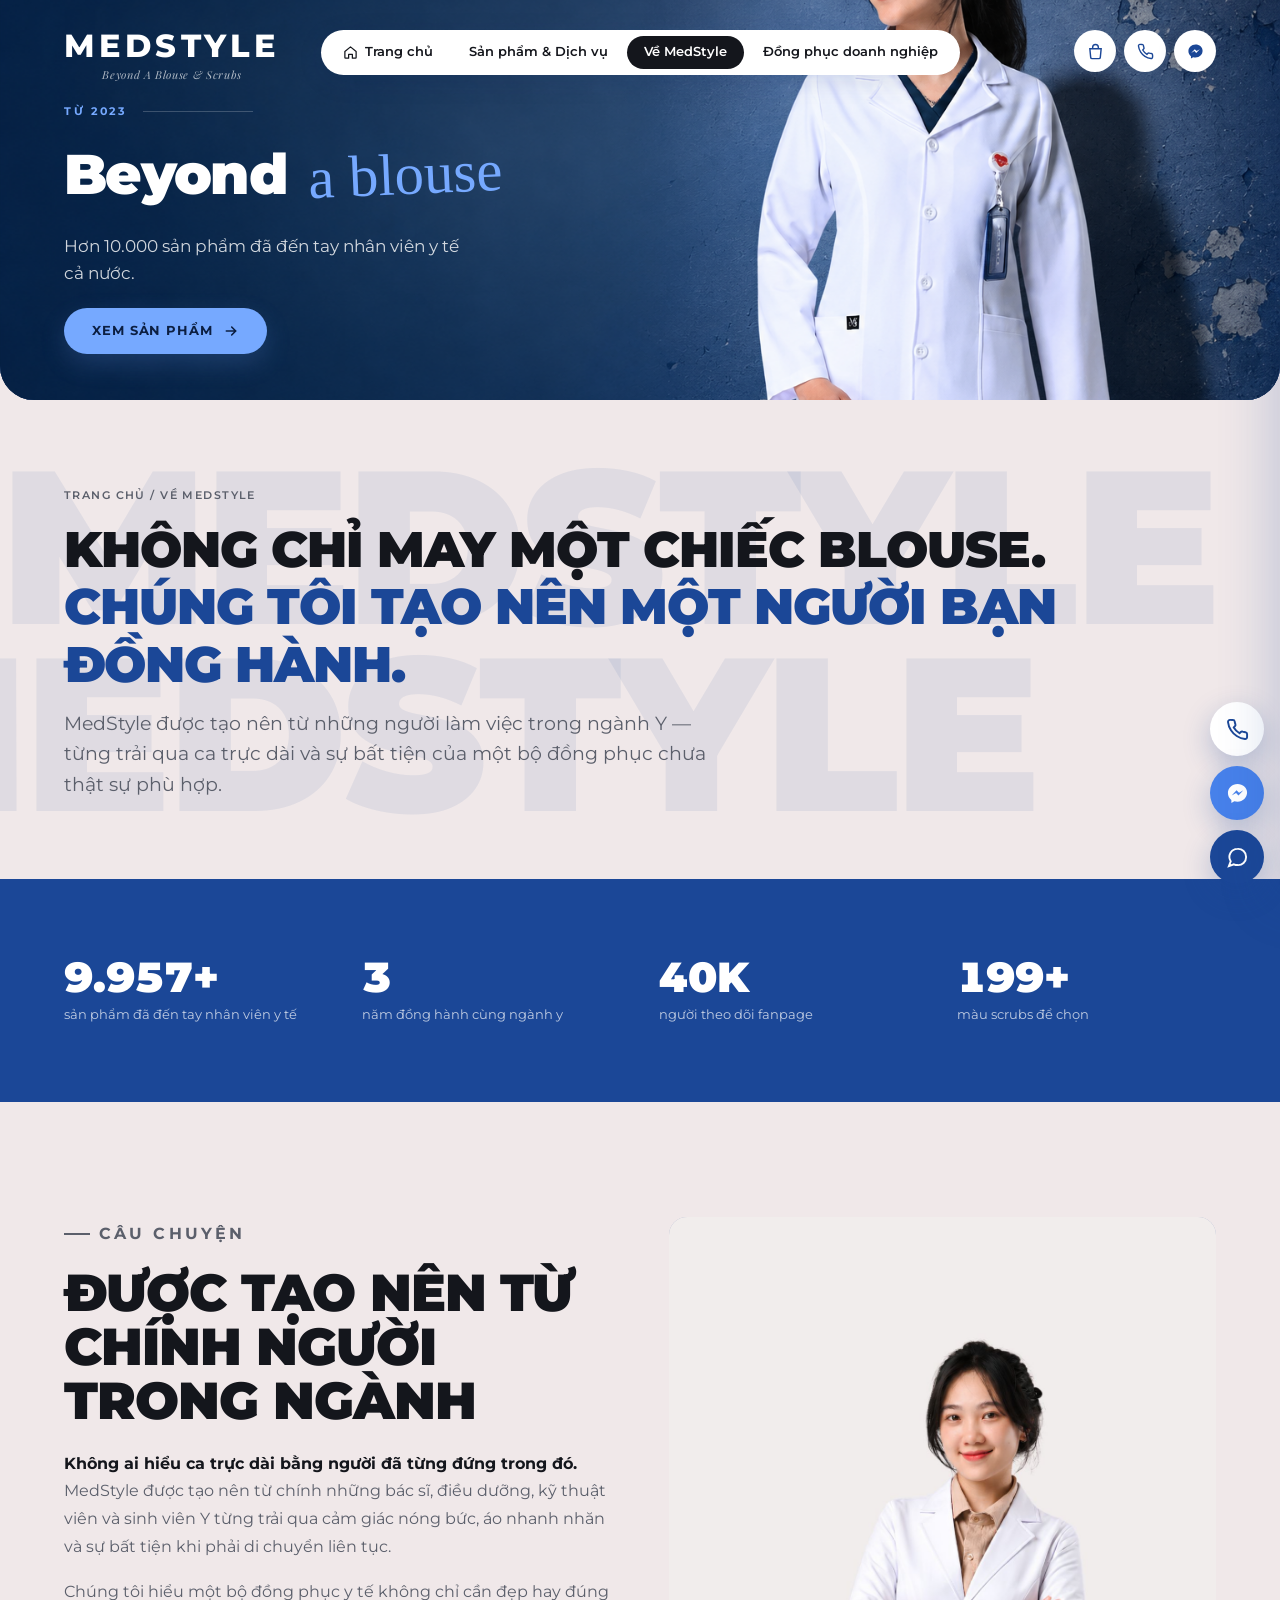
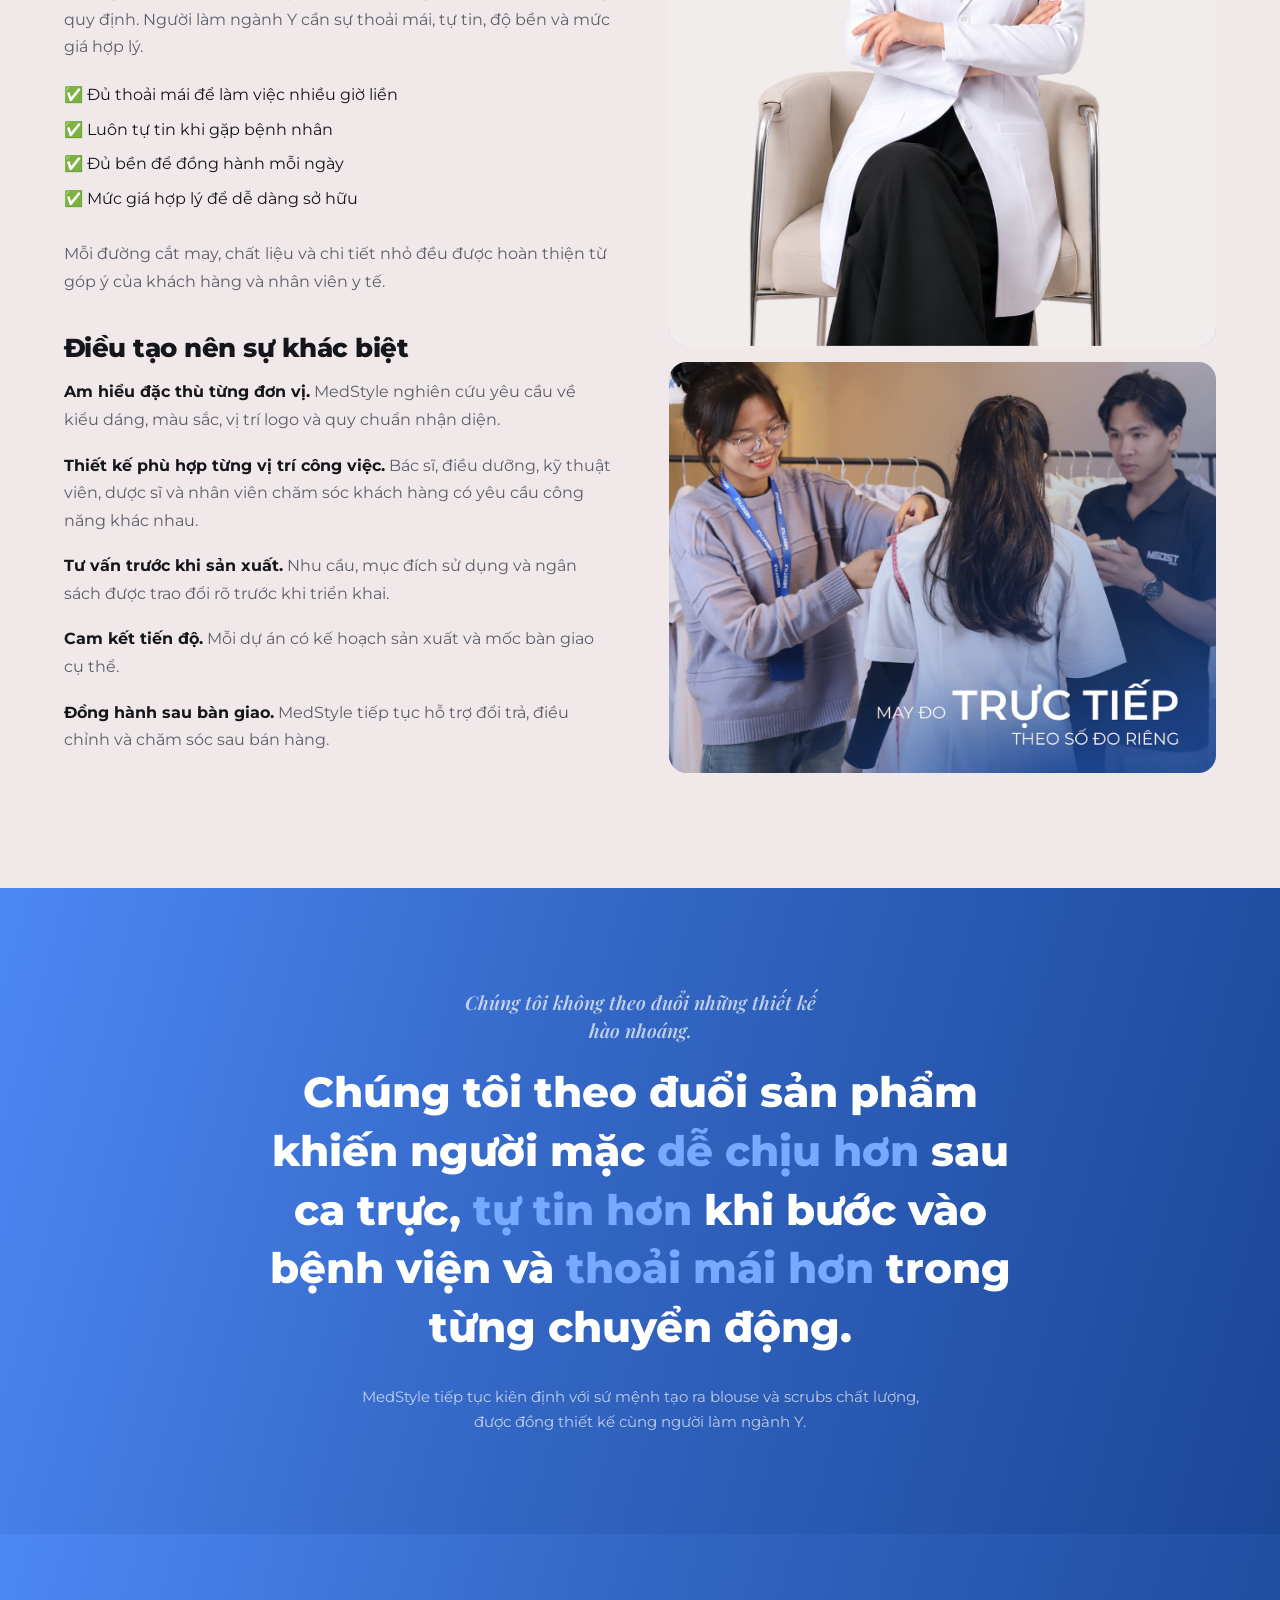
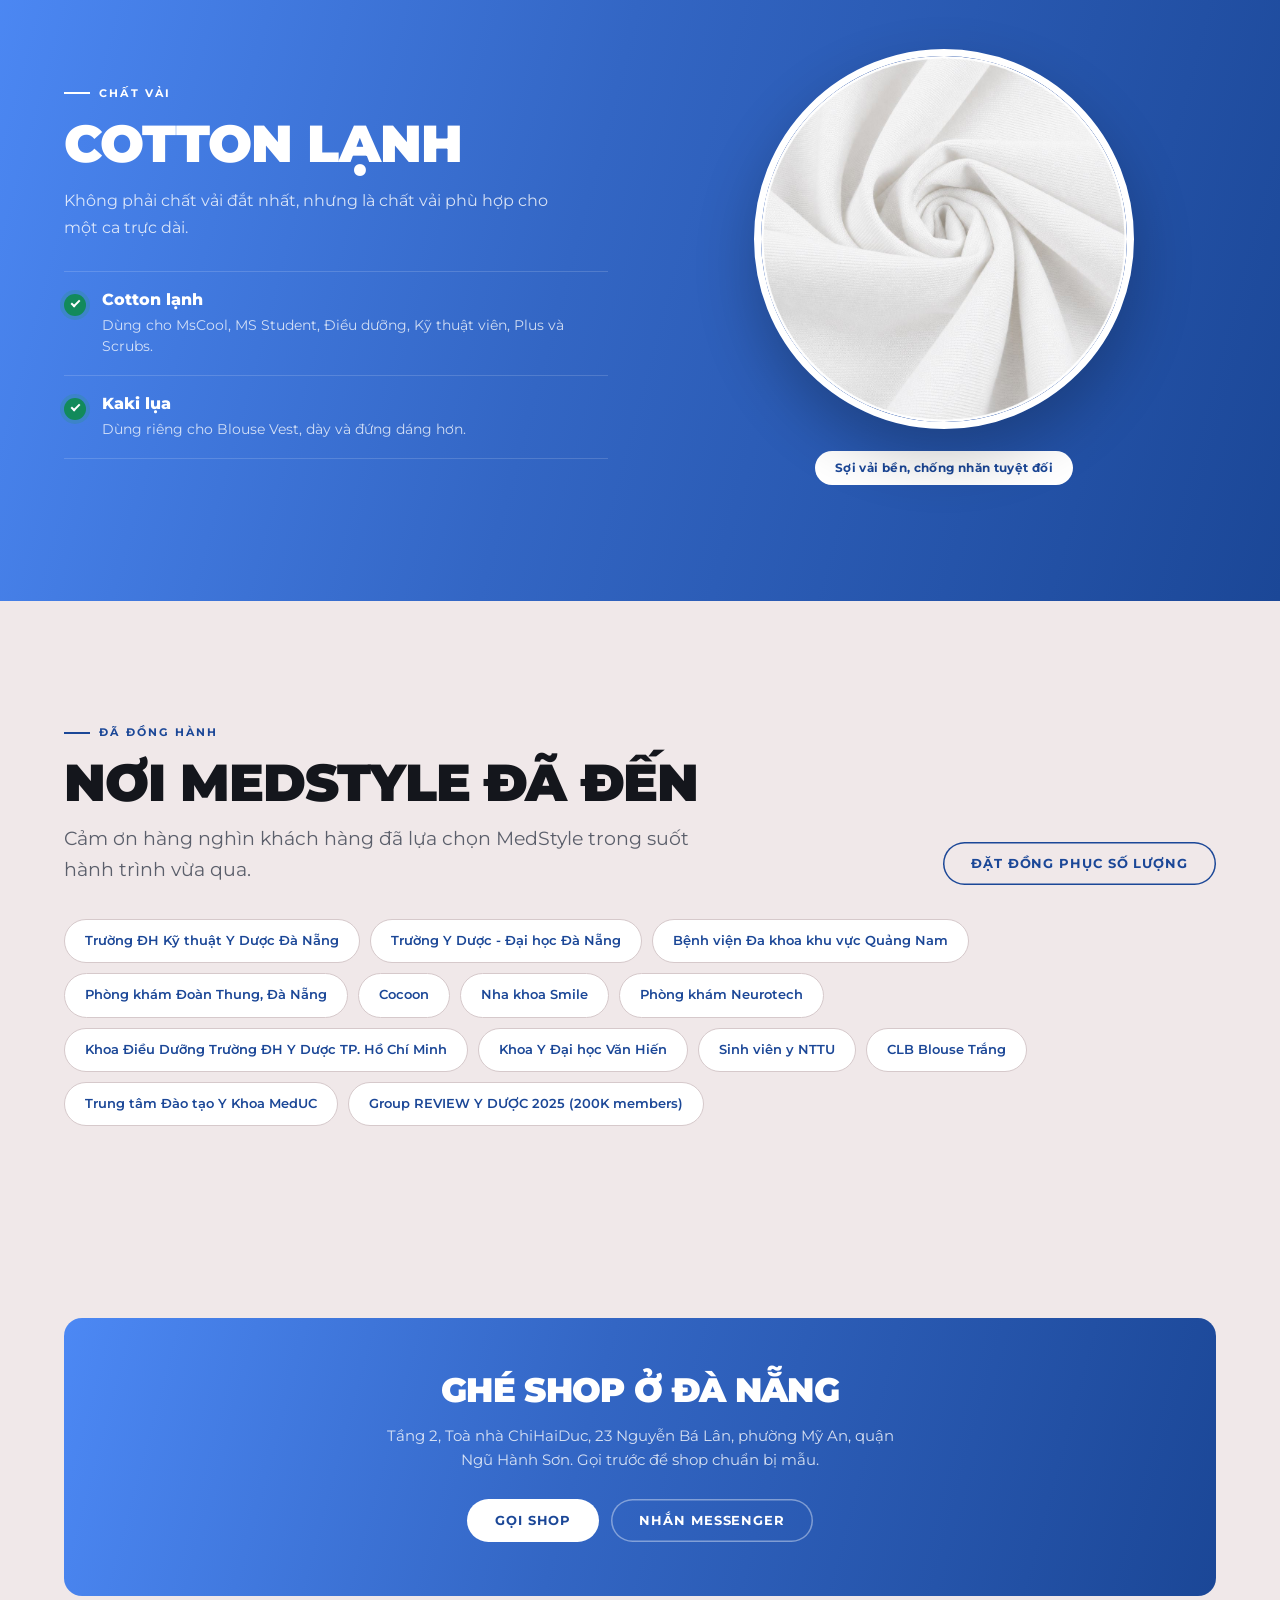
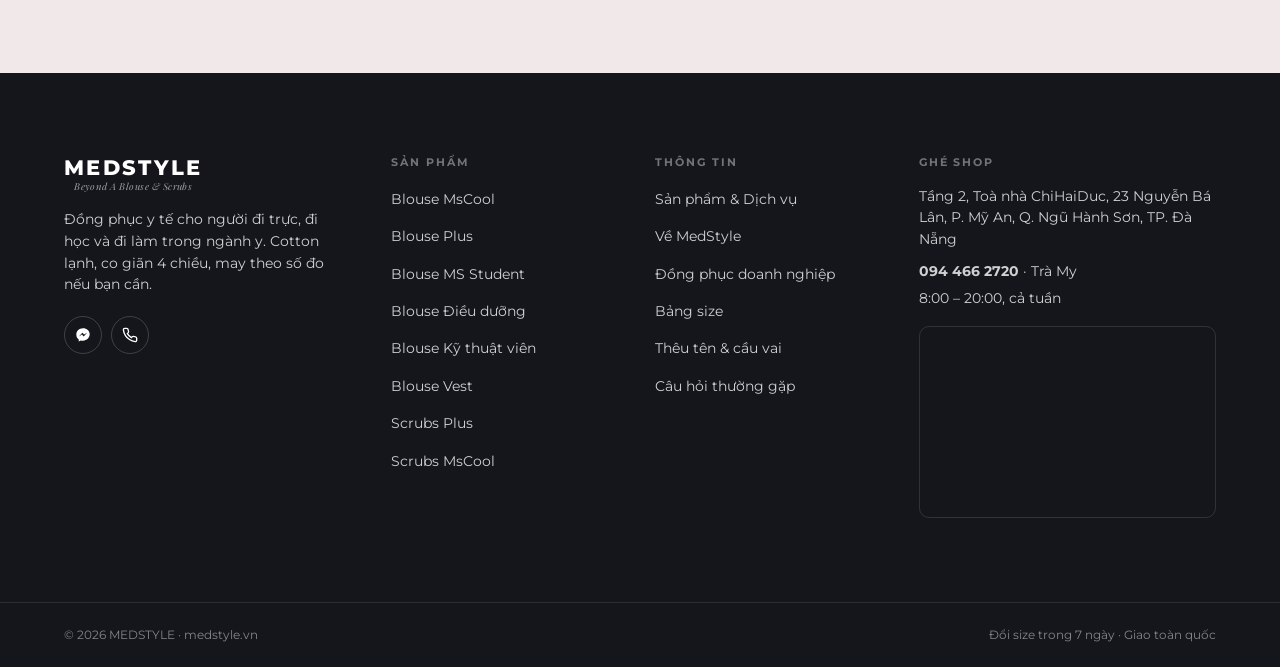
==== commit d42361ef: "update lai" ====
--- a/about.html
+++ b/about.html
@@ -4,6 +4,7 @@
   <meta charset="utf-8"><meta name="viewport" content="width=device-width,initial-scale=1">
   <title>Về MedStyle</title>
   <meta name="description" content="Câu chuyện, chất liệu và triết lý thiết kế đồng phục y tế MedStyle.">
+  <link rel="icon" type="image/png" href="assets/img/favicon.jpg">
   <meta name="theme-color" content="#1B4797">
   <link rel="preconnect" href="https://fonts.googleapis.com"><link rel="preconnect" href="https://fonts.gstatic.com" crossorigin>
   <link href="https://fonts.googleapis.com/css2?family=Montserrat:ital,wght@0,400;0,500;0,600;0,700;0,800;0,900;1,500&family=Playfair+Display:ital@1&display=swap" rel="stylesheet">
--- a/assets/css/base.css
+++ b/assets/css/base.css
@@ -50,7 +50,10 @@
 .rv{opacity:0;transform:translateY(22px);transition:opacity .7s var(--ease),transform .7s var(--ease)}.rv.is-in{opacity:1;transform:none}
 .ph{position:relative;margin:0;overflow:hidden;aspect-ratio:var(--ar,4/5);border-radius:var(--r);background:linear-gradient(160deg,#E9E1E2 0%,#DFE2EC 55%,#D4DBEE 100%);display:grid;place-items:center;box-shadow:inset 0 0 0 2px #1B47974d;outline:2px dashed #1B479766;outline-offset:-8px}
 .ph::before{content:"MS";position:absolute;inset:0;display:grid;place-items:center;font:900 clamp(46px,7vw,86px)/1 var(--display);letter-spacing:.02em;color:#1B47791f;pointer-events:none}
-.ph::after{content:attr(data-label);position:relative;z-index:1;font:700 9.5px/1.5 var(--body);letter-spacing:.1em;text-transform:uppercase;color:#fff;background:#1B4797;opacity:.92;padding:5px 12px;border-radius:100px;text-align:center;max-width:82%;box-shadow:0 3px 10px #0004}
+.ph::after{
+   display:none !important;
+  content:none !important;
+}
 .ph>img{position:absolute;inset:0;z-index:2;width:100%;height:100%;object-fit:cover}.ph--bare{border-radius:0}
 .ghost{position:absolute;inset:0;overflow:hidden;pointer-events:none;user-select:none;z-index:0;display:flex;flex-direction:column;justify-content:center}
 .ghost span{font:900 clamp(90px,17vw,260px)/.86 var(--display);letter-spacing:-.02em;white-space:nowrap;color:#1B479714}
--- a/assets/css/components.css
+++ b/assets/css/components.css
@@ -42,4 +42,43 @@
 .bot{position:fixed;right:16px;bottom:80px;z-index:81;width:min(370px,calc(100vw - 32px));max-height:min(560px,calc(100vh - 110px));background:#fff;border-radius:20px;overflow:hidden;box-shadow:0 30px 70px #1b479733,0 0 0 1px #1b479714;display:none;flex-direction:column}.bot.is-open{display:flex}.bot__top{background:var(--wedge);color:#fff;padding:16px 18px;display:flex;align-items:center;gap:12px}.bot__av{width:38px;height:38px;border-radius:50%;background:#fff;display:grid;place-items:center;color:var(--navy);font:900 13px/1 var(--display)}.bot__top b{display:block;font:800 14px/1.2 var(--display)}.bot__top span{font-size:11.5px;color:#ffffffc4}.bot__x{margin-left:auto;background:none;border:0;color:#fff;font-size:22px}.bot__log{flex:1;overflow-y:auto;padding:18px;display:flex;flex-direction:column;gap:11px;background:var(--paper)}.msg{max-width:86%;padding:11px 15px;border-radius:16px;font-size:13.8px;line-height:1.55;white-space:pre-line}.msg--bot{background:#fff;border-bottom-left-radius:5px;align-self:flex-start}.msg--me{background:var(--navy);color:#fff;border-bottom-right-radius:5px;align-self:flex-end}.msg a{color:var(--navy);font-weight:700;text-decoration:underline}.msg--me a{color:#fff}.msg--typing{display:flex;gap:5px;align-items:center;padding:15px}.msg--typing i{width:7px;height:7px;border-radius:50%;background:#B9AFB1;animation:dot 1.3s infinite}.msg--typing i:nth-child(2){animation-delay:.18s}.msg--typing i:nth-child(3){animation-delay:.36s}@keyframes dot{0%,60%,100%{transform:translateY(0);opacity:.45}30%{transform:translateY(-5px);opacity:1}}
 .bot__quick{display:flex;flex-wrap:wrap;gap:6px;padding:0 18px 12px;background:var(--paper)}.bot__quick button{background:#fff;border:1px solid var(--line);color:var(--navy);padding:8px 13px;border-radius:100px;font:600 12px/1 var(--body)}.bot__form{display:flex;gap:8px;padding:12px;border-top:1px solid var(--line);background:#fff}.bot__form input{flex:1;border:1px solid var(--line);border-radius:100px;padding:11px 16px;background:var(--paper)}.bot__form button{width:40px;height:40px;border-radius:50%;border:0;background:var(--navy);color:#fff;display:grid;place-items:center}.bot__note{padding:0 18px 12px;font-size:10.5px;color:var(--ink-soft);background:var(--paper)}
 .save-tab{position:fixed;right:0;top:50%;transform:translateY(-50%);z-index:78;background:var(--navy);color:#fff;border:0;padding:18px 11px;border-radius:14px 0 0 14px;display:flex;flex-direction:column;align-items:center;gap:9px;box-shadow:-4px 0 22px #1b479733}.save-tab svg{width:19px;height:19px}.save-tab span{writing-mode:vertical-rl;font:700 10.5px/1 var(--body);letter-spacing:.16em;text-transform:uppercase}.save-tab i{font-style:normal;min-width:21px;height:21px;border-radius:50%;background:var(--sale);display:grid;place-items:center;font:800 11px/1 var(--display)}.save-tab[hidden]{display:none}.save-panel{position:fixed;right:0;top:0;bottom:0;z-index:90;width:min(360px,92vw);background:var(--paper);box-shadow:-14px 0 50px #1b479733;transform:translateX(101%);transition:transform .4s var(--ease);display:flex;flex-direction:column}.save-panel.is-open{transform:none}.save-panel__top{background:var(--navy);color:#fff;padding:18px 20px;display:flex;align-items:center;gap:12px}.save-panel__top b{font:800 15px/1.2 var(--display)}.save-panel__x{margin-left:auto;background:none;border:0;color:#fff;font-size:24px}.save-panel__list{flex:1;overflow-y:auto;padding:14px}.save-panel__foot{padding:14px;border-top:1px solid var(--line);background:#fff}.save-panel__foot .btn{width:100%;justify-content:center}.sv{display:grid;grid-template-columns:58px 1fr auto auto;gap:10px;align-items:center;background:#fff;border-radius:var(--r-s);padding:10px;margin-bottom:9px}.sv .ph{border-radius:7px}.sv .ph::before{font-size:15px}.sv .ph::after{display:none}.sv b{display:block;font:800 13px/1.25 var(--display)}.sv u{display:block;text-decoration:none;margin-top:4px;font:800 13px/1 var(--display);color:var(--navy)}.sv__qty{display:flex;align-items:center;gap:8px}.sv__qty button{width:24px;height:24px;border-radius:50%;border:1px solid var(--line);background:#fff;color:var(--navy)}.sv__x{background:none;border:0;color:#A09496;font-size:19px}.save-empty{text-align:center;padding:44px 20px;color:var(--ink-soft);font-size:13.5px}.scrim{position:fixed;inset:0;z-index:89;background:#0B255966;opacity:0;visibility:hidden;transition:.35s}.scrim.is-on{opacity:1;visibility:visible}
-.lightbox{position:fixed;inset:0;z-index:95;display:grid;place-items:center;padding:5vh 5vw;background:#0B255966;opacity:0;visibility:hidden;transition:.3s}.lightbox.is-on{opacity:1;visibility:visible}.lightbox img{max-width:min(90vw,620px);max-height:88vh;border-radius:var(--r);box-shadow:0 30px 70px #00000059}.lightbox__x{position:fixed;top:20px;right:20px;width:44px;height:44px;border-radius:50%;border:0;background:#ffffffe6;font-size:22px}+.lightbox{position:fixed;inset:0;z-index:95;display:grid;place-items:center;padding:5vh 5vw;background:#0B255966;opacity:0;visibility:hidden;transition:.3s}.lightbox.is-on{opacity:1;visibility:visible}.lightbox img{max-width:min(90vw,620px);max-height:88vh;border-radius:var(--r);box-shadow:0 30px 70px #00000059}.lightbox__x{position:fixed;top:20px;right:20px;width:44px;height:44px;border-radius:50%;border:0;background:#ffffffe6;font-size:22px}
+/* ============================================================
+   MOBILE — ẨN PLACEHOLDER TÊN FILE KHI ẢNH ĐANG LOAD
+   Giữ nền trơn cùng màu website thay vì hiện tên file / chữ MS
+   ============================================================ */
+
+@media (max-width:960px){
+
+  /* Nền chờ ảnh giống nền website */
+  .shots,
+  .shots__f,
+  .shots .ph{
+    background:var(--paper) !important;
+  }
+
+  /* Bỏ khung nét đứt khi ảnh chưa kịp tải */
+  .shots .ph{
+    outline:none !important;
+    box-shadow:none !important;
+  }
+
+  /* Bỏ chữ MS ở giữa placeholder */
+  .shots .ph::before{
+    display:none !important;
+    content:none !important;
+  }
+
+  /* Bỏ hoàn toàn dòng tên file:
+     SP-BLOUSE-....JPG · 900×1200 */
+  .shots .ph::after{
+    display:none !important;
+    content:none !important;
+  }
+}
+/* Placeholder ảnh sản phẩm: chỉ hiện nền trơn */
+.shots .ph{
+  background:var(--paper) !important;
+  outline:none !important;
+  box-shadow:none !important;
+}
